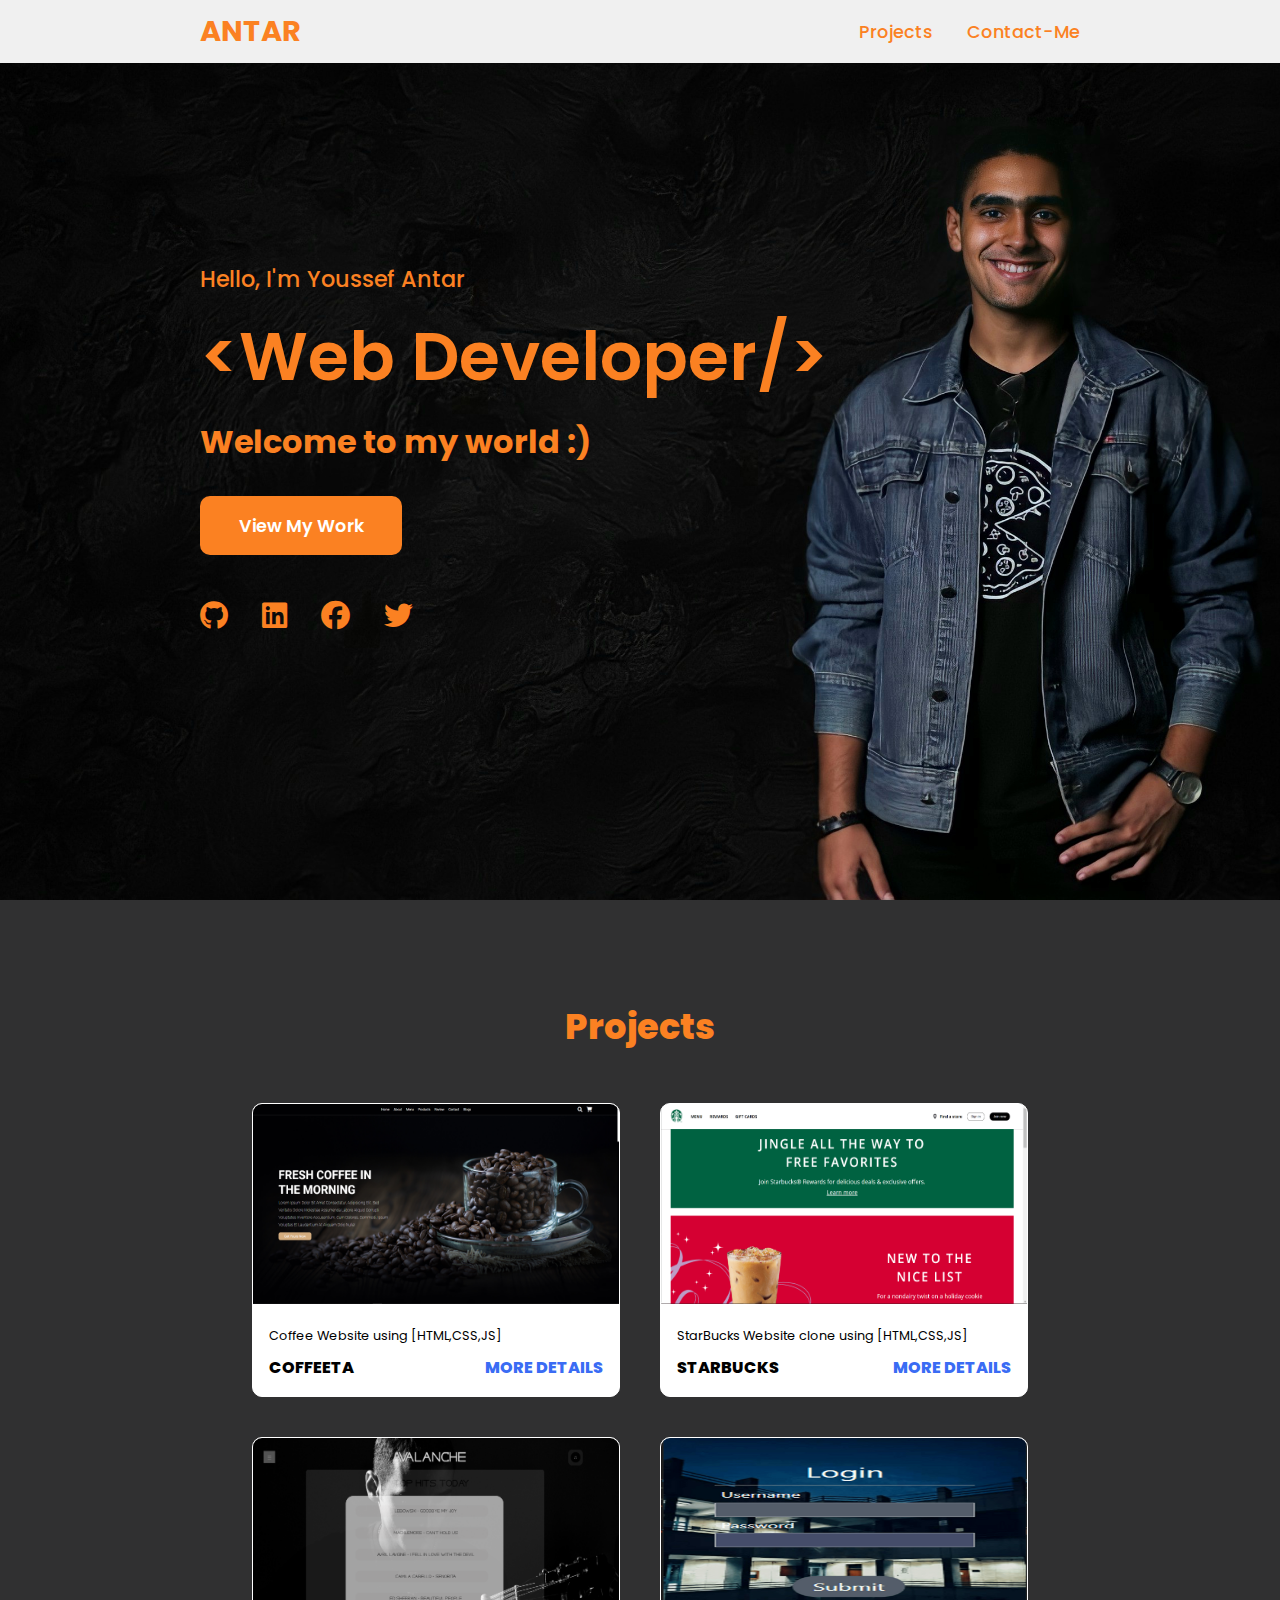
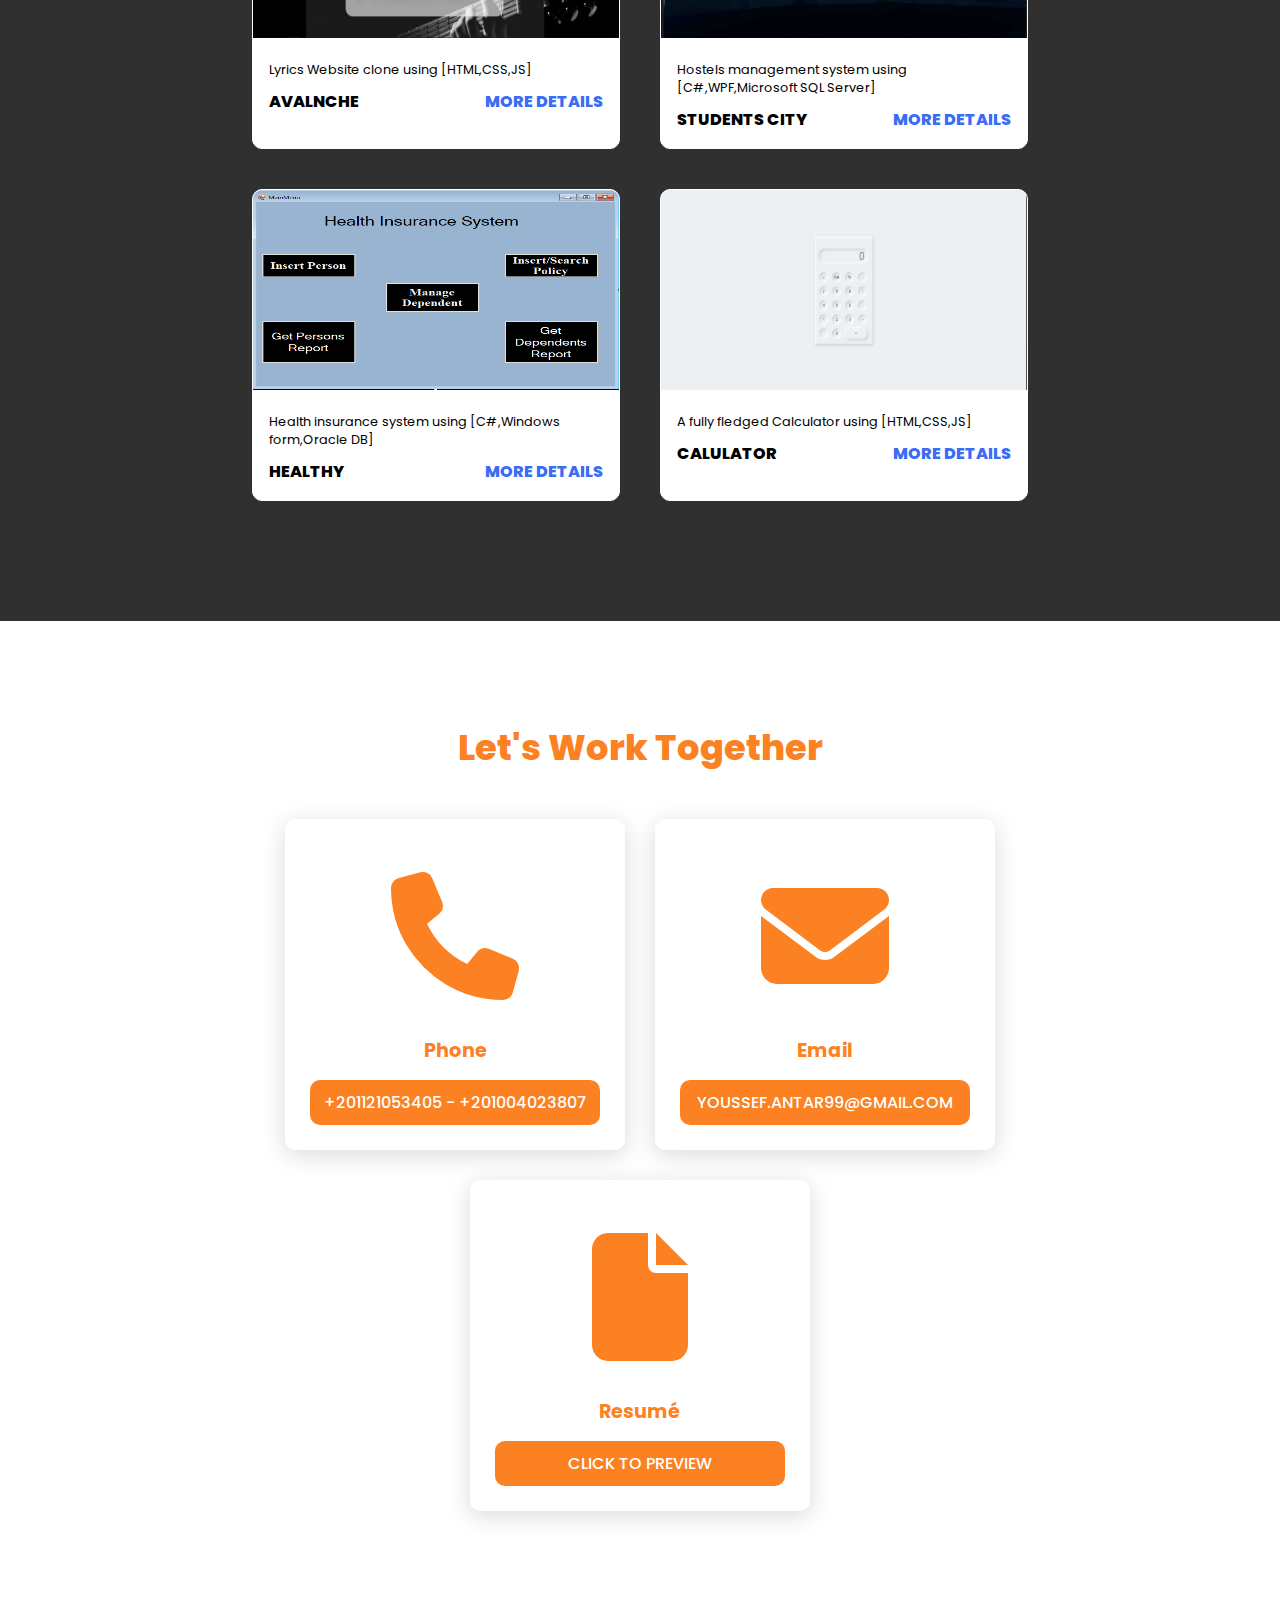
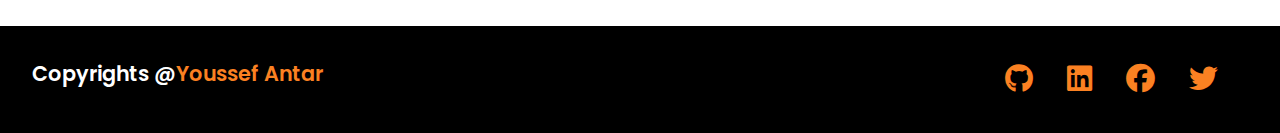
==== index.html @ b3de0102 "Update index.html" ====
<!DOCTYPE html>
<html lang="en">

<head>
  <meta charset="UTF-8">
  <meta http-equiv="X-UA-Compatible" content="IE=edge">
  <meta name="viewport" content="width=device-width, initial-scale=1.0">
  <link rel="stylesheet" href="style.css">
  <link rel="stylesheet" href="https://cdnjs.cloudflare.com/ajax/libs/font-awesome/6.1.1/css/all.min.css">
  <link rel="icon" href="./images/user-solid.svg" type="image/icon type" style="color: #fb8122;">
  <title>Youssef Antar</title>
</head>

<body>
  <!-- Start Header -->
  <header>
    <a href="#main" class="logo">Antar</a>
    <nav class="navigation">
      <a href="#projects">Projects</a>
      <a href="#contact">Contact-Me</a>
    </nav>
  </header>
  <!-- End Header -->
  <!-- Start Main -->
  <section class="main" id="main">
    <div>
      <h2>Hello, I'm Youssef Antar <br> <span>&#60;Web Developer/&#62;</span></h2>
      <h3>Welcome to my world :)</h3>
      <a href="#projects" class="main-btn">View My Work</a>
      <div class="social-icons">
        <a href="https://github.com/Youssefanter"><i class="fab fa-github"></i></a>
        <a href="https://www.linkedin.com/in/youssef-aly-0bba08188/"><i class="fab fa-linkedin"></i></a>
        <a href="https://www.facebook.com/youssof.aly"><i class="fab fa-facebook"></i></a>
        <a href="https://twitter.com/yooiialy"><i class="fab fa-twitter"></i></a>
      </div>
    </div>
  </section>
  <!-- End Main -->
  <!-- Start projects -->
  <section class="projects" id="projects">
    <h2 class="title">Projects</h2>
    <div class="content">
      <div class="project-card">
        <div class="project-image">
          <img src="images/Coffee-website.png" alt="">
        </div>
        <div class="project-info">
          <p class="project-category">Coffee Website using [HTML,CSS,JS]</p>
          <strong class="project-title">
            <a href="https://youssefanter.github.io/Coffee-website/" class="project-name">Coffeeta</a>
            <a href="https://github.com/Youssefanter/Coffee-website" class="more-details">More Details</a>
          </strong>
        </div>
      </div>
      <div class="project-card">
        <div class="project-image">
          <img src="./images/Starbuck-clone.png" alt="">
        </div>
        <div class="project-info">
          <p class="project-category">StarBucks Website clone using [HTML,CSS,JS]</p>
          <strong class="project-title">
            <a href="https://youssefanter.github.io/StarBucks-clone/" class="project-name">StarBucks</a>
            <a href="https://github.com/Youssefanter/StarBucks-clone" class="more-details">More Details</a>
          </strong>
        </div>
      </div>
      <div class="project-card">
        <div class="project-image">
          <img src="./images/Lyrics-Website.png" alt="">
        </div>
        <div class="project-info">
          <p class="project-category">Lyrics Website clone using [HTML,CSS,JS]</p>
          <strong class="project-title">
            <a href="#" class="project-name">Avalnche</a>
            <a href="https://github.com/Youssefanter/Lyrics-Website" class="more-details">More Details</a>
          </strong>
        </div>
      </div>
      <div class="project-card">
        <div class="project-image">
          <img src="./images/Hostels-Managment-System.png" alt="">
        </div>
        <div class="project-info">
          <p class="project-category">Hostels management system using [C#,WPF,Microsoft SQL Server]</p>
          <strong class="project-title">
            <a href="#" class="project-name">Students city</a>
            <a href="https://github.com/Youssefanter/Lyrics-Website" class="more-details">More Details</a>
          </strong>
        </div>
      </div>
      <div class="project-card">
        <div class="project-image">
          <img src="./images/Health-system.png" alt="">
        </div>
        <div class="project-info">
          <p class="project-category">Health insurance system using [C#,Windows form,Oracle DB]</p>
          <strong class="project-title">
            <a href="#" class="project-name">Healthy</a>
            <a href="https://github.com/Youssefanter/Medical_Insurance_System" class="more-details">More Details</a>
          </strong>
        </div>
      </div>
      <div class="project-card">
        <div class="project-image">
          <img src="./images/JS-Calculator.png" alt="">
        </div>
        <div class="project-info">
          <p class="project-category">A fully fledged Calculator using [HTML,CSS,JS]</p>
          <strong class="project-title">
            <a href="#" class="project-name">calulator</a>
            <a href="https://github.com/Youssefanter/Js-Calculator" class="more-details">More Details</a>
          </strong>
        </div>
      </div>
    </div>
  </section>
  <!-- End projects -->
  <!-- Start Contact -->
  <section class="cards contact" id="contact">
    <h2 class="title">Let's Work Together</h2>
    <div class="content">
      <div class="card">
        <div class="icon">
          <i class="fas fa-phone"></i>
        </div>
        <div class="info">
          <h3>Phone</h3>
          <p>+201121053405 - +201004023807</p>
        </div>
      </div>
      <div class="card">
        <div class="icon">
          <i class="fas fa-envelope"></i>
        </div>
        <div class="info">
          <h3>Email</h3>
          <p><a href="mailto:youssef.antar99@gmail.com">youssef.antar99@gmail.com</a></p>
        </div>
      </div>
      <div class="card">
        <div class="icon">
          <i class="fa-solid fa-file"></i>
        </div>
        <div class="info">
          <h3>Resumé</h3>
          <p><a href="https://drive.google.com/file/d/1JWbXAjDzsWM5Sr9eHmUwQrIKoUbdXFoJ/view?usp=sharing">Click to
              preview</a></p>
        </div>
      </div>
    </div>
  </section>
  <!-- End Contact -->
  <footer class="footer">
    <p class="footer-title">Copyrights @<span>Youssef Antar</span></p>
    <div class="social-icons">
      <a href="https://github.com/Youssefanter"><i class="fab fa-github"></i></a>
      <a href="https://www.linkedin.com/in/youssef-aly-0bba08188/"><i class="fab fa-linkedin"></i></a>
      <a href="https://www.facebook.com/youssof.aly"><i class="fab fa-facebook"></i></a>
      <a href="https://twitter.com/yooiialy"><i class="fab fa-twitter"></i></a>
    </div>
  </footer>
</body>

</html>
---- style.css ----
@import url("https://fonts.googleapis.com/css2?family=Poppins:ital,wght@0,100;0,200;0,300;0,400;0,500;0,600;0,700;0,800;0,900;1,100;1,200;1,300;1,400;1,500;1,600;1,700;1,800;1,900&display=swap");
:root {
  --main_color: #fb8122;
}
* {
  font-family: "Poppins", sans-serif;
  margin: 0;
  padding: 0;
  box-sizing: border-box;
  scroll-behavior: smooth;
}
/* Start Header */
header {
  background-color: #f0f0f0;
  width: 100%;
  position: fixed;
  z-index: 999;
  display: flex;
  justify-content: space-between;
  align-items: center;
  padding: 10px 200px;
}
header .logo {
  text-decoration: none;
  text-transform: uppercase;
  color: var(--main_color);
  font-weight: 700;
  font-size: 1.8em;
}
header .navigation a {
  color: var(--main_color);
  text-decoration: none;
  font-weight: 500;
  font-size: 1.1em;
  padding-left: 30px;
}
header .navigation a:hover {
  color: #601cfc;
}
/* End Header */
/* Start  Main*/
section {
  padding: 100px 200px;
}
.main {
  width: 100%;
  min-height: 100vh;
  display: flex;
  align-items: center;
  background: url(./images/Portfolio.jpg) no-repeat;
  background-size: cover;
  background-position: right;
  background-attachment: fixed;
}
.main h2 {
  color: var(--main_color);
  font-size: 1.4em;
  font-weight: 500;
}
.main h2 span {
  display: inline-block;
  margin-top: 10px;
  font-size: 3em;
  font-weight: 600;
}
.main h3 {
  color: var(--main_color);
  font-size: 2em;
  font-weight: 700;
  letter-spacing: 1;
  margin-top: 10px;
  margin-bottom: 30px;
}
.main .main-btn {
  text-decoration: none;
  color: #fff;
  background-color: var(--main_color);
  padding: 0.9375em 2.1875em;
  font-size: 1.1em;
  font-weight: 600;
  border-radius: 10px;
  -webkit-border-radius: 10px;
  -moz-border-radius: 10px;
  -ms-border-radius: 10px;
  -o-border-radius: 10px;
  display: inline-block;
  margin-bottom: 40px;
  transition: 0.7s ease;
  -webkit-transition: 0.7s ease;
  -moz-transition: 0.7s ease;
  -ms-transition: 0.7s ease;
  -o-transition: 0.7s ease;
}
.main .main-btn:hover {
  transform: scale(1.1);
  -webkit-transform: scale(1.1);
  -moz-transform: scale(1.1);
  -ms-transform: scale(1.1);
  -o-transform: scale(1.1);
  background-color: #fb8022d6;
}
.social-icons a {
  color: var(--main_color);
  font-size: 1.8em;
  padding-right: 30px;
}
.social-icons a:hover {
  color: #fb8022d6;
}
/* End  Main*/
/* Start Projects */
.content {
  display: flex;
  justify-content: center;
  flex-direction: row;
  flex-wrap: wrap;
}
.title {
  display: flex;
  justify-content: center;
  color: var(--main_color);
  font-size: 2.2em;
  font-weight: 800;
  margin-bottom: 30px;
}
.projects {
  background-color: #303031;
}
.projects .content {
  margin-top: 30px;
}
.projects .project-card {
  background-color: #fff;
  border: 1px solid #fff;
  min-height: 14em;
  width: 23em;
  overflow: hidden;
  border-radius: 10px;
  -webkit-border-radius: 10px;
  -moz-border-radius: 10px;
  -ms-border-radius: 10px;
  -o-border-radius: 10px;
  margin: 20px;
  transition: 0.7s ease;
  -webkit-transition: 0.7s ease;
  -moz-transition: 0.7s ease;
  -ms-transition: 0.7s ease;
  -o-transition: 0.7s ease;
}
.projects .project-card:hover {
  transform: scale(1.1);
  -webkit-transform: scale(1.1);
  -moz-transform: scale(1.1);
  -ms-transform: scale(1.1);
  -o-transform: scale(1.1);
}
.projects .project-card:hover .project-image {
  opacity: 0.9;
}
.projects .project-image img {
  width: 100%;
  height: 200px;
}
.projects .project-info {
  padding: 1em;
}
.projects .project-category {
  font-size: 0.8em;
  color: #000;
}
.projects .project-title {
  display: flex;
  justify-content: space-between;
  text-transform: uppercase;
  font-weight: 800;
  margin-top: 10px;
}
.projects .project-name {
  text-decoration: none;
  color: #000;
}
.projects .project-name:hover {
  color: #601cfc;
}
.projects .more-details {
  text-decoration: none;
  color: #3a6cf4;
}
.projects .more-details:hover {
  color: #601cfc;
}
/* End Projects */
/* Start Contact */
.card {
  background-color: #fff;
  width: 21.25em;
  box-shadow: 0 5px 25px rgba(1 1 1 / 15%);
  border-radius: 10px;
  padding: 25px;
  margin: 15px;
  -webkit-border-radius: 10px;
  -moz-border-radius: 10px;
  -ms-border-radius: 10px;
  -o-border-radius: 10px;
  transition: 0.7s ease;
  -webkit-transition: 0.7s ease;
  -moz-transition: 0.7s ease;
  -ms-transition: 0.7s ease;
  -o-transition: 0.7s ease;
}
.card:hover {
  transform: scale(1.1);
  -webkit-transform: scale(1.1);
  -moz-transform: scale(1.1);
  -ms-transform: scale(1.1);
  -o-transform: scale(1.1);
}
.icon {
  color: var(--main_color);
  font-size: 8em;
  text-align: center;
}
.info {
  text-align: center;
}
.info h3 {
  color: var(--main_color);
  font-size: 1.2em;
  font-weight: 700;
  margin-bottom: 15px;
}
.info p {
  background-color: var(--main_color);
  text-transform: uppercase;
  color: #fff;
  padding: 10px;
  border-radius: 10px;
  font-weight: 500;
  -webkit-border-radius: 10px;
  -moz-border-radius: 10px;
  -ms-border-radius: 10px;
  -o-border-radius: 10px;
}
.info p:hover {
  background-color: #fb8022d6;
}
.info p a {
  text-decoration: none;
  color: #fff;
}
/* End Contact */
/* Start Footer */
.footer {
  background-color: #000;
  color: #fff;
  padding: 2em;
  display: flex;
  justify-content: space-between;
}
.footer-title {
  font-size: 1.3em;
  font-weight: 600;
}
.footer-title span {
  color: var(--main_color);
}
/* End Footer */
/* Start Media Queries */
@media (max-width: 1023px) {
  header {
    padding: 12px 20px;
  }
  .navigation a {
    padding-left: 10px;
  }
  .title {
    font-size: 1.8em;
  }
  section {
    padding: 80px 20px;
  }
  .main h2 {
    font-size: 1em;
  }
  .main h3 {
    font-size: 1.6em;
  }
  .content {
    flex-direction: column;
    align-items: center;
  }
  .footer p {
    font-size: 0.9em;
  }
}
@media (max-width: 641px) {
  body {
    font-size: 14px;
  }
  .main h2 {
    font-size: 0.8em;
  }
  .main h3 {
    font-size: 0.8em;
  }
  .social-icons a {
    font-size: 1.2em;
    padding-right: 15px;
  }
}
@media (max-width: 300px) {
  body {
    font-size: 10px;
  }
}
/* End Media Queries */
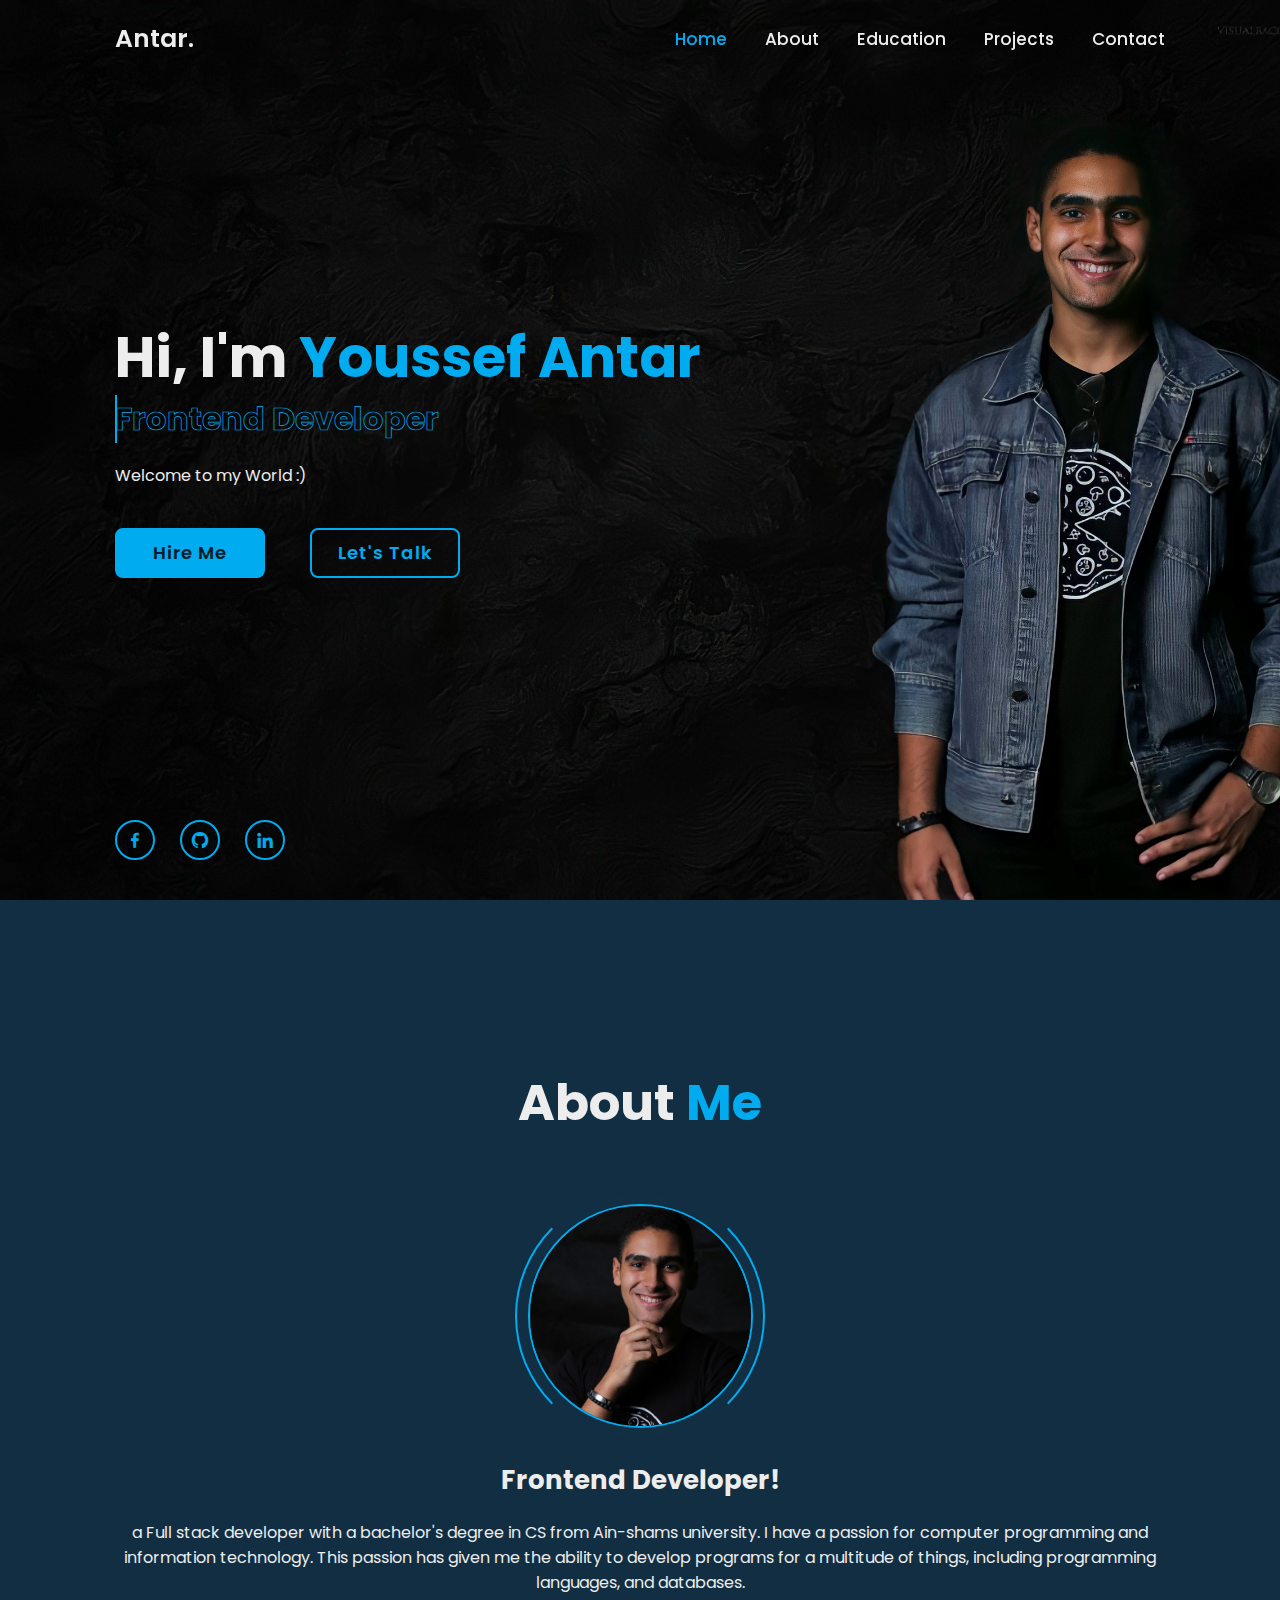
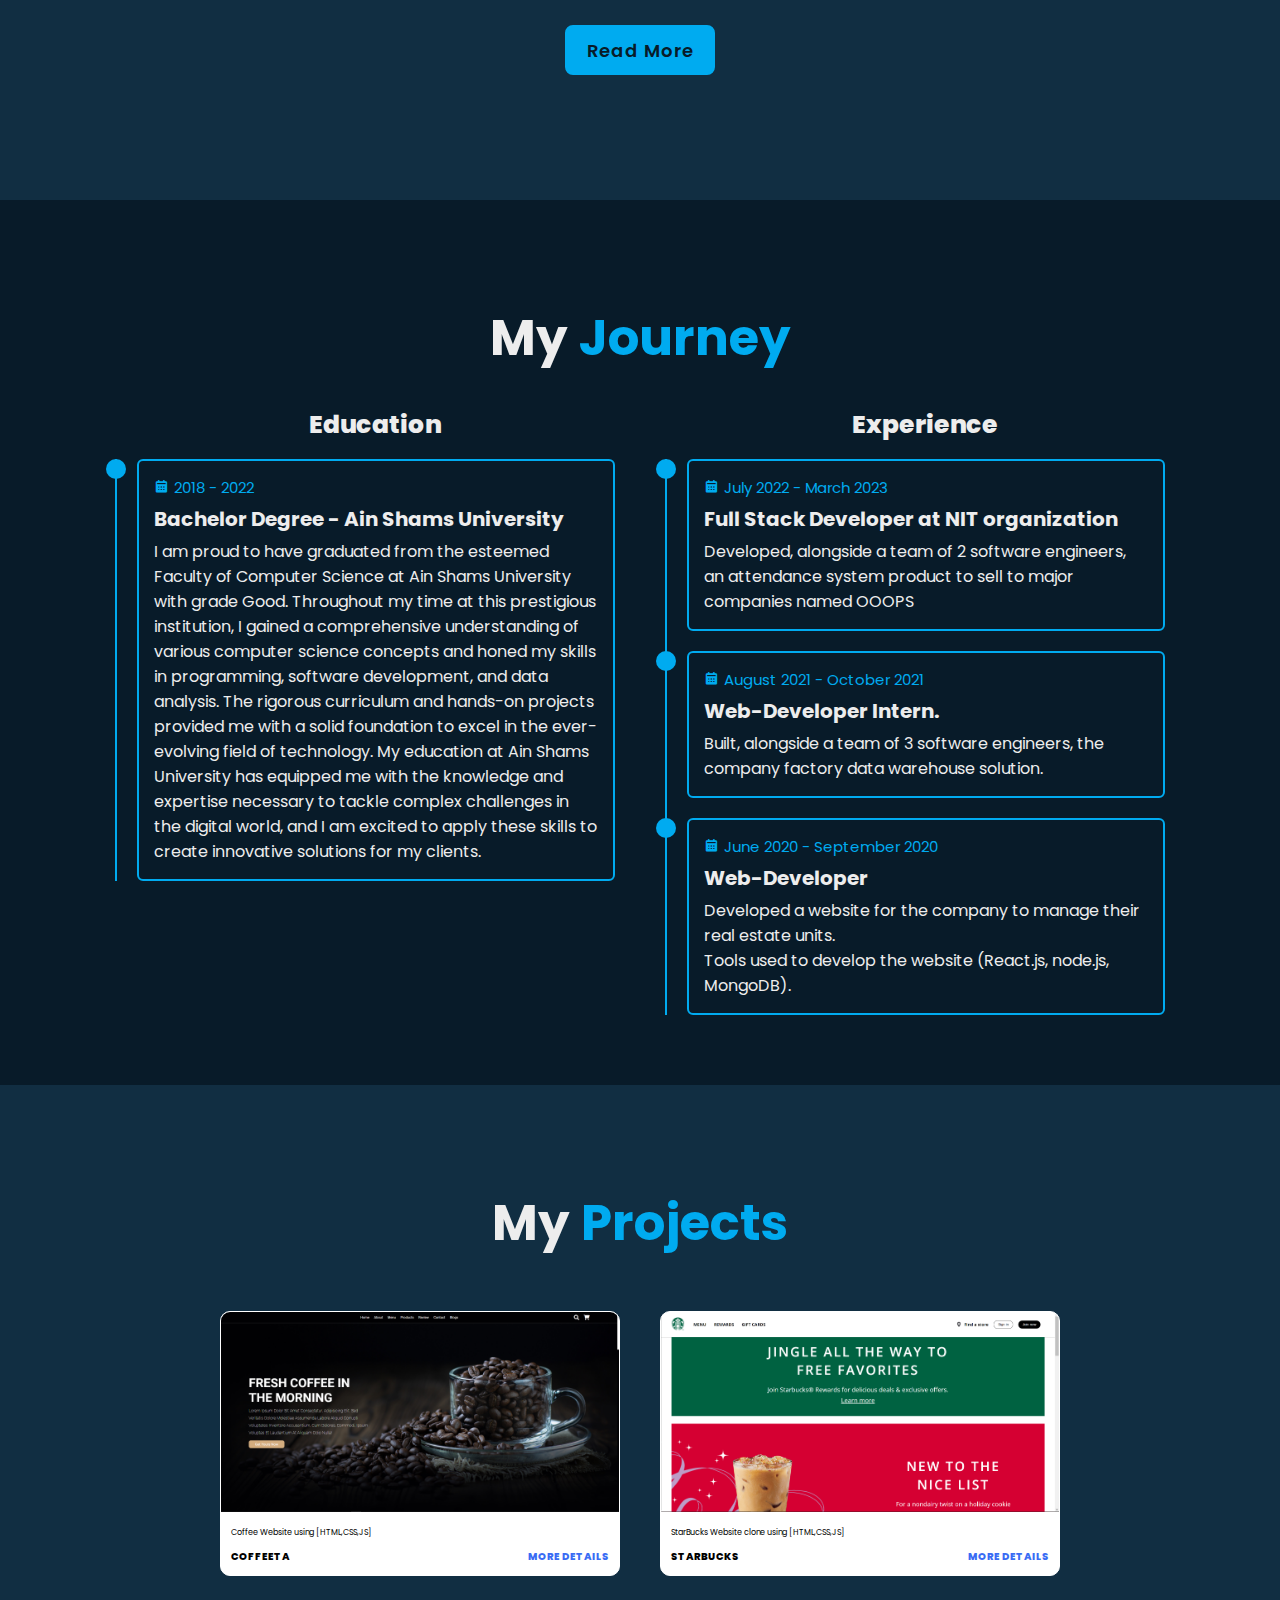
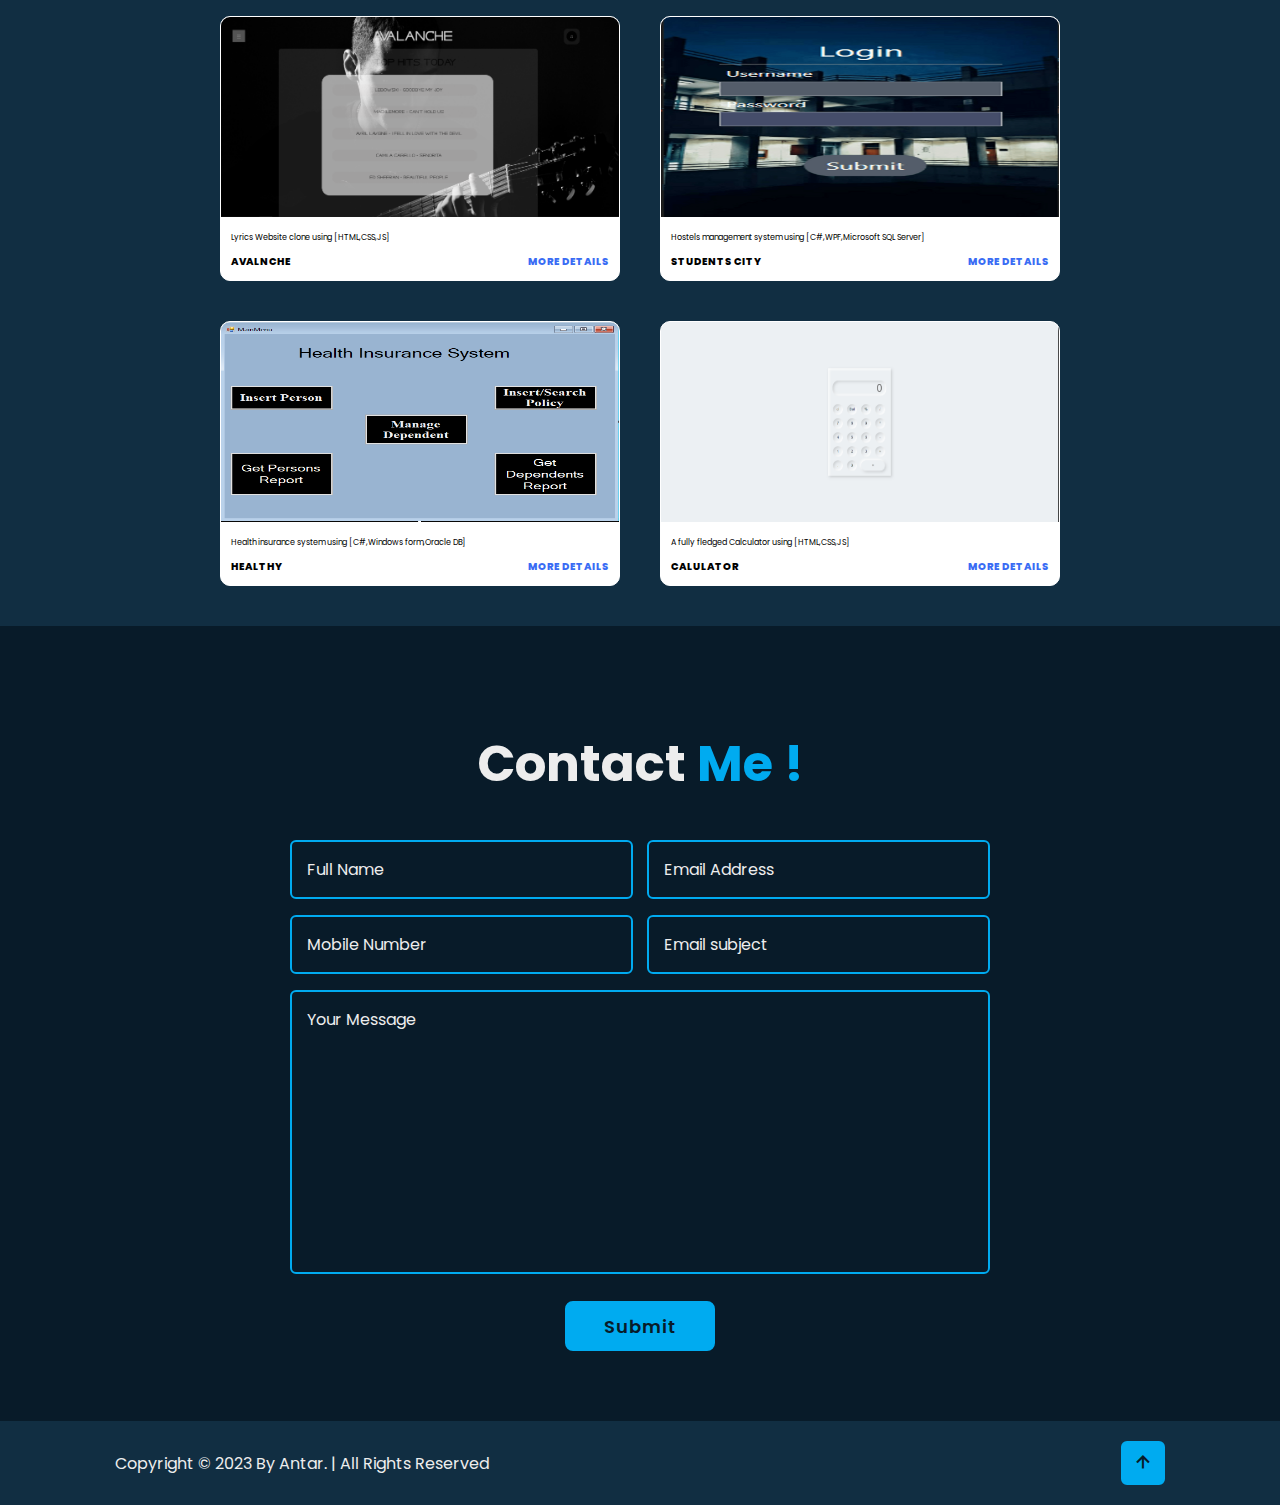
==== commit 824fc007: "Update" ====
--- a/index.html
+++ b/index.html
@@ -3,43 +3,137 @@
 
 <head>
   <meta charset="UTF-8">
-  <meta http-equiv="X-UA-Compatible" content="IE=edge">
   <meta name="viewport" content="width=device-width, initial-scale=1.0">
-  <link rel="stylesheet" href="style.css">
-  <link rel="stylesheet" href="https://cdnjs.cloudflare.com/ajax/libs/font-awesome/6.1.1/css/all.min.css">
-  <link rel="icon" href="./images/user-solid.svg" type="image/icon type" style="color: #fb8122;">
-  <title>Youssef Antar</title>
+  <title>YoussefAntar</title>
+  <link rel="stylesheet" href="css/style.css">
+  <link rel="icon" href="./images/user-solid.svg" type="image/icon type">
+
+  <!-- Box icons -->
+  <link href='https://unpkg.com/boxicons@2.1.4/css/boxicons.min.css' rel='stylesheet'>
+
 </head>
 
 <body>
-  <!-- Start Header -->
-  <header>
-    <a href="#main" class="logo">Antar</a>
-    <nav class="navigation">
+  <!-- Header Design -->
+
+  <header class="header">
+    <a href="#" class="logo">Antar.</a>
+
+    <div class='bx bx-menu' id="menu-icon"></div>
+
+    <nav class="navbar">
+      <a href="#home" class="active">Home</a>
+      <a href="#about">About</a>
+      <a href="#education">Education</a>
       <a href="#projects">Projects</a>
-      <a href="#contact">Contact-Me</a>
+      <a href="#contact">Contact</a>
+      <span class="active-nav"></span>
     </nav>
   </header>
-  <!-- End Header -->
-  <!-- Start Main -->
-  <section class="main" id="main">
-    <div>
-      <h2>Hello, I'm Youssef Antar <br> <span>&#60;Web Developer/&#62;</span></h2>
-      <h3>Welcome to my world :)</h3>
-      <a href="#projects" class="main-btn">View My Work</a>
-      <div class="social-icons">
-        <a href="https://github.com/Youssefanter"><i class="fab fa-github"></i></a>
-        <a href="https://www.linkedin.com/in/youssef-aly-0bba08188/"><i class="fab fa-linkedin"></i></a>
-        <a href="https://www.facebook.com/youssof.aly"><i class="fab fa-facebook"></i></a>
-        <a href="https://twitter.com/yooiialy"><i class="fab fa-twitter"></i></a>
-      </div>
-    </div>
-  </section>
-  <!-- End Main -->
-  <!-- Start projects -->
+
+  <!-- Home Section -->
+  <section class="home" id="home">
+    <div class="home-content">
+      <h1>Hi, I'm <span>Youssef Antar</span></h1>
+      <div class="text-animate">
+        <h3>Frontend Developer</h3>
+      </div>
+      <p>Welcome to my World :)</p>
+      <div class="btn-box">
+        <a href="https://drive.google.com/file/d/10L1ukaogBBDBgEI-nPYb4ogZ8ADcINJc/view?usp=drive_link" target="_blank"
+          class="btn" download="Youssef Aly Antar's Resume Software Engineer">Hire Me</a>
+        <a href="https://api.whatsapp.com/send?phone=01121053405" class="btn">Let's Talk</a>
+      </div>
+    </div>
+    <div class="home-sci">
+      <a href="https://www.facebook.com/youssof.aly" target="_blank"><i class='bx bxl-facebook'></i></a>
+      <a href="https://github.com/Youssefanter" target="_blank"><i class='bx bxl-github'></i></a>
+      <a href="https://www.linkedin.com/in/youssefantar/" target="_blank"><i class='bx bxl-linkedin'></i></a>
+    </div>
+  </section>
+
+  <!-- About Section -->
+  <section class="about" id="about">
+    <h2 class="heading">About <span>Me</span></h2>
+
+    <div class="about-img">
+      <img src="images/aboutlast2.jpg" alt="about">
+      <span class="circle-spin">
+      </span>
+    </div>
+
+    <div class="about-content">
+      <h3>Frontend Developer!</h3>
+      <p>a Full stack developer with a bachelor's degree in CS from Ain-shams university. I have a passion for computer
+        programming and information technology. This passion has given me the ability to develop programs for a
+        multitude
+        of things, including programming languages, and databases.</p>
+      <div class="btn-box btns">
+        <a href="#" class="btn">Read More</a>
+      </div>
+    </div>
+
+  </section>
+
+  <!-- Education Section  -->
+  <section class="education" id="education">
+    <h2 class="heading">My <span>Journey</span></h2>
+    <div class="education-row">
+      <div class="education-column">
+        <h3 class="title">Education</h3>
+        <div class="education-box">
+          <div class="education-content">
+            <div class="content">
+              <div class="year"><i class='bx bxs-calendar'></i>2018 - 2022</div>
+              <h3>Bachelor Degree - Ain Shams University</h3>
+              <p>I am proud to have graduated from the esteemed Faculty of Computer Science at Ain Shams University with
+                grade Good.
+                Throughout my time at this prestigious institution, I gained a comprehensive understanding of various
+                computer science concepts and honed my skills in programming, software development, and data analysis.
+                The rigorous curriculum and hands-on projects provided me with a solid foundation to excel in the
+                ever-evolving field of technology. My education at Ain Shams University has equipped me with the
+                knowledge and expertise necessary to tackle complex challenges in the digital world, and I am excited to
+                apply these skills to create innovative solutions for my clients. </p>
+            </div>
+          </div>
+        </div>
+      </div>
+      <div class="education-column">
+        <h3 class="title">Experience</h3>
+        <div class="education-box">
+          <div class="education-content">
+            <div class="content">
+              <div class="year"><i class='bx bxs-calendar'></i>July 2022 - March 2023</div>
+              <h3>Full Stack Developer at NIT organization</h3>
+              <p>Developed, alongside a team of 2 software engineers, an attendance system product to
+                sell to major companies named OOOPS </p>
+            </div>
+          </div>
+          <div class="education-content">
+            <div class="content">
+              <div class="year"><i class='bx bxs-calendar'></i>August 2021 - October 2021</div>
+              <h3>Web-Developer Intern.</h3>
+              <p>Built, alongside a team of 3 software engineers, the company factory data warehouse
+                solution. </p>
+            </div>
+          </div>
+          <div class="education-content">
+            <div class="content">
+              <div class="year"><i class='bx bxs-calendar'></i>June 2020 - September 2020</div>
+              <h3>Web-Developer</h3>
+              <p>Developed a website for the company to manage their real estate units. <br>
+                Tools used to develop the website (React.js, node.js, MongoDB). </p>
+            </div>
+          </div>
+        </div>
+      </div>
+    </div>
+  </section>
+
+  <!-- Projects section -->
   <section class="projects" id="projects">
-    <h2 class="title">Projects</h2>
-    <div class="content">
+    <h2 class="heading">My <span> Projects</span></h2>
+    <div class="projects-content">
       <div class="project-card">
         <div class="project-image">
           <img src="images/Coffee-website.png" alt="">
@@ -114,51 +208,51 @@
       </div>
     </div>
   </section>
-  <!-- End projects -->
-  <!-- Start Contact -->
-  <section class="cards contact" id="contact">
-    <h2 class="title">Let's Work Together</h2>
-    <div class="content">
-      <div class="card">
-        <div class="icon">
-          <i class="fas fa-phone"></i>
-        </div>
-        <div class="info">
-          <h3>Phone</h3>
-          <p>+201121053405 - +201004023807</p>
-        </div>
-      </div>
-      <div class="card">
-        <div class="icon">
-          <i class="fas fa-envelope"></i>
-        </div>
-        <div class="info">
-          <h3>Email</h3>
-          <p><a href="mailto:youssef.antar99@gmail.com">youssef.antar99@gmail.com</a></p>
-        </div>
-      </div>
-      <div class="card">
-        <div class="icon">
-          <i class="fa-solid fa-file"></i>
-        </div>
-        <div class="info">
-          <h3>Resumé</h3>
-          <p><a href="https://drive.google.com/file/d/1JWbXAjDzsWM5Sr9eHmUwQrIKoUbdXFoJ/view?usp=sharing">Click to
-              preview</a></p>
-        </div>
-      </div>
-    </div>
-  </section>
-  <!-- End Contact -->
+  <!-- contact section  -->
+  <section class="contact" id="contact">
+    <h2 class="heading">Contact <span>Me !</span></h2>
+    <form action="https://formsubmit.co/youssef.antar99@gmail.com" method="POST">
+      <input type="hidden" name="_next" value="https://yourdomain.co/thanks.html">
+      <div class="input-box">
+        <div class="input-field">
+          <input type="text" placeholder="Full Name" name="name " required>
+          <span class="focus"></span>
+        </div>
+        <div class="input-field">
+          <input type="text" placeholder="Email Address" name="email" required>
+          <span class="focus"></span>
+        </div>
+      </div>
+      <div class="input-box">
+        <div class="input-field">
+          <input type="text" placeholder="Mobile Number" name="mobile number" required>
+          <span class="focus"></span>
+        </div>
+        <div class="input-field">
+          <input type="text" placeholder="Email subject" name="_subject" required>
+          <span class="focus"></span>
+        </div>
+      </div>
+      <div class="textarea-field">
+        <textarea name="message" id="" cols="30" rows="10" placeholder="Your Message" required></textarea>
+        <span class="focus"></span>
+      </div>
+      <div class="btn-box btns">
+        <button type="submit" value="Submit" class="btn">Submit</button>
+      </div>
+    </form>
+  </section>
+
+  <!-- Footer design -->
   <footer class="footer">
-    <p class="footer-title">Copyrights @<span>Youssef Antar</span></p>
-    <div class="social-icons">
-      <a href="https://github.com/Youssefanter"><i class="fab fa-github"></i></a>
-      <a href="https://www.linkedin.com/in/youssef-aly-0bba08188/"><i class="fab fa-linkedin"></i></a>
-      <a href="https://www.facebook.com/youssof.aly"><i class="fab fa-facebook"></i></a>
-      <a href="https://twitter.com/yooiialy"><i class="fab fa-twitter"></i></a>
+    <div class="footer-text">
+      <p>Copyright &copy; 2023 By Antar. | All Rights Reserved</p>
+    </div>
+    <div class="footer-iconTop">
+      <a href="#home"><i class="bx bx-up-arrow-alt"></i></a>
     </div>
   </footer>
+  <script src="js/script.js"></script>
 </body>
 
-</html>
+</html>--- a/css/style.css
+++ b/css/style.css
@@ -0,0 +1,842 @@
+@import url("https://fonts.googleapis.com/css2?family=Poppins:wght@300;400;500;600;700;800;900&display=swap");
+
+:root {
+  --bg-color: #081b29;
+  --second-bg-color: #112e42;
+  --text-color: #ededed;
+  --main-color: #00abf0;
+}
+
+* {
+  margin: 0;
+  padding: 0;
+  box-sizing: border-box;
+  text-decoration: none;
+  border: none;
+  outline: none;
+  scroll-behavior: smooth;
+  font-family: "Poppins", sans-serif;
+}
+
+html {
+  font-size: 62.5%;
+  overflow-x: hidden;
+}
+
+body {
+  background-color: var(--bg-color);
+  color: var(--text-color);
+}
+/* Header */
+.header {
+  position: fixed;
+  top: 0;
+  left: 0;
+  width: 100%;
+  padding: 2rem 9%;
+  background-color: transparent;
+  display: flex;
+  align-items: center;
+  justify-content: space-between;
+  z-index: 100;
+  transition: 0.3s;
+  -webkit-transition: 0.3s;
+  -moz-transition: 0.3s;
+  -ms-transition: 0.3s;
+  -o-transition: 0.3s;
+}
+.header.sticky {
+  background-color: var(--bg-color);
+}
+.logo {
+  font-size: 2.5rem;
+  color: var(--text-color);
+  font-weight: 600;
+}
+
+.navbar a {
+  font-size: 1.7rem;
+  color: var(--text-color);
+  font-weight: 500;
+  margin-left: 3.5rem;
+  transition: 0.3s;
+  -webkit-transition: 0.3s;
+  -moz-transition: 0.3s;
+  -ms-transition: 0.3s;
+  -o-transition: 0.3s;
+}
+
+.navbar a:hover,
+.navbar a.active {
+  color: var(--main-color);
+}
+
+#menu-icon {
+  font-size: 3.6rem;
+  color: var(--text-color);
+  cursor: pointer;
+  display: none;
+}
+
+/* Home Section */
+section {
+  min-height: 100vh;
+  padding: 10rem 9% 2rem;
+}
+.home {
+  display: flex;
+  align-items: center;
+  padding: 0 9%;
+  background: url("../images/Portfolio.jpg") no-repeat;
+  background-size: cover;
+  background-position: center;
+}
+.home-content {
+  max-width: 60rem;
+}
+
+.home-content h1 {
+  font-size: 5.6rem;
+  font-weight: 700;
+  line-height: 1.3;
+}
+
+.home-content .text-animate {
+  position: relative;
+  width: 32.8rem;
+}
+
+.home-content .text-animate h3 {
+  font-size: 3.2rem;
+  font-weight: 700;
+  color: transparent;
+  -webkit-text-stroke: 0.7px var(--main-color);
+  background-image: linear-gradient(var(--main-color), var(--main-color));
+  background-repeat: no-repeat;
+  -webkit-background-clip: text;
+  background-position: -33rem 0;
+  animation: homeBgText;
+  -webkit-animation: homeBgText 6s linear infinite;
+  animation-delay: 2s;
+}
+.home-content .text-animate h3::before {
+  content: "";
+  position: absolute;
+  top: 0;
+  left: 0;
+  width: 0;
+  height: 100%;
+  border-right: 2px solid var(--main-color);
+  animation: homeCursorText 6s linear infinite;
+  -webkit-animation: homeCursorText 6s linear infinite;
+  animation-delay: 2s;
+}
+.home-content p {
+  font-size: 1.6rem;
+  margin: 2rem 0 4rem;
+}
+
+.btn-box {
+  position: relative;
+  display: flex;
+  justify-content: space-between;
+  width: 34.5rem;
+  height: 5rem;
+}
+.btn-box .btn {
+  position: relative;
+  display: inline-flex;
+  justify-content: center;
+  align-items: center;
+  width: 15rem;
+  height: 100%;
+  background-color: var(--main-color);
+  border: 0.2rem solid var(--main-color);
+  border-radius: 0.8rem;
+  font-size: 1.8rem;
+  font-weight: 600;
+  letter-spacing: 0.1rem;
+  color: var(--bg-color);
+  z-index: 1;
+  overflow: hidden;
+  -webkit-border-radius: 0.8rem;
+  -moz-border-radius: 0.8rem;
+  -ms-border-radius: 0.8rem;
+  -o-border-radius: 0.8rem;
+}
+
+.btn-box .btn:hover {
+  color: var(--main-color);
+}
+
+.btn-box .btn::before {
+  content: "";
+  position: absolute;
+  top: 0;
+  left: 0;
+  width: 0;
+  height: 100%;
+  background-color: var(--bg-color);
+  z-index: -1;
+  transition: 0.5s;
+  -webkit-transition: 0.5s;
+  -moz-transition: 0.5s;
+  -ms-transition: 0.5s;
+  -o-transition: 0.5s;
+}
+.btn-box .btn:nth-child(2) {
+  background-color: transparent;
+  color: var(--main-color);
+}
+.btn-box .btn:nth-child(2):hover {
+  color: var(--bg-color);
+}
+.btn-box .btn:nth-child(2)::before {
+  background-color: var(--main-color);
+}
+.btn-box .btn:hover::before {
+  width: 100%;
+  color: var(--text-color);
+}
+
+.home-sci {
+  position: absolute;
+  bottom: 4rem;
+  width: 170px;
+  display: flex;
+  justify-content: space-between;
+}
+.home-sci a {
+  position: relative;
+  display: inline-flex;
+  justify-content: center;
+  align-items: center;
+  width: 40px;
+  height: 40px;
+  background-color: transparent;
+  border: 0.2rem solid var(--main-color);
+  border-radius: 50%;
+  font-size: 20px;
+  color: var(--main-color);
+  z-index: 1;
+  overflow: hidden;
+  -webkit-border-radius: 50%;
+  -moz-border-radius: 50%;
+  -ms-border-radius: 50%;
+  -o-border-radius: 50%;
+}
+.home-sci a:hover {
+  color: var(--bg-color);
+}
+.home-sci a::before {
+  content: "";
+  position: absolute;
+  top: 0;
+  left: 0;
+  width: 0;
+  height: 100%;
+  background-color: var(--main-color);
+  z-index: -1;
+  transition: 0.3s;
+  -webkit-transition: 0.3s;
+  -moz-transition: 0.3s;
+  -ms-transition: 0.3s;
+  -o-transition: 0.3s;
+}
+
+.home-sci a:hover::before {
+  width: 100%;
+}
+
+/* About Section */
+.about {
+  display: flex;
+  justify-content: center;
+  align-items: center;
+  flex-direction: column;
+  gap: 2rem;
+  background-color: var(--second-bg-color);
+  padding-bottom: 6rem;
+}
+.heading {
+  font-size: 5rem;
+  margin-bottom: 3rem;
+  text-align: center;
+}
+span {
+  color: var(--main-color);
+}
+.about-img {
+  position: relative;
+  width: 25rem;
+  height: 25rem;
+  border-radius: 50%;
+  display: flex;
+  justify-content: center;
+  align-items: center;
+  -webkit-border-radius: 50%;
+  -moz-border-radius: 50%;
+  -ms-border-radius: 50%;
+  -o-border-radius: 50%;
+}
+.about-img img {
+  width: 90%;
+  border-radius: 50%;
+  border: 0.2rem solid var(--main-color);
+  -webkit-border-radius: 50%;
+  -moz-border-radius: 50%;
+  -ms-border-radius: 50%;
+  -o-border-radius: 50%;
+}
+.about-img .circle-spin {
+  position: absolute;
+  top: 50%;
+  left: 50%;
+  transform: translate(-50%, -50%) rotate(0);
+  -webkit-transform: translate(-50%, -50%) rotate(0);
+  -moz-transform: translate(-50%, -50%) rotate(0);
+  -ms-transform: translate(-50%, -50%) rotate(0);
+  -o-transform: translate(-50%, -50%) rotate(0);
+  width: 100%;
+  height: 100%;
+  border-radius: 50%;
+  border-top: 0.2rem solid var(--second-bg-color);
+  border-bottom: 0.2rem solid var(--second-bg-color);
+  border-left: 0.2rem solid var(--main-color);
+  border-right: 0.2rem solid var(--main-color);
+  -webkit-border-radius: 50%;
+  -moz-border-radius: 50%;
+  -ms-border-radius: 50%;
+  -o-border-radius: 50%;
+  animation: aboutSpinner 8s linear infinite;
+  -webkit-animation: aboutSpinner 8s linear infinite;
+}
+.about-content {
+  text-align: center;
+}
+.about-content h3 {
+  font-size: 2.6rem;
+}
+.about-content p {
+  font-size: 1.6rem;
+  margin: 2rem 0 3rem;
+}
+.btn-box.btns {
+  display: inline-block;
+  width: 15rem;
+}
+.btn-box.btns a::before {
+  background-color: var(--second-bg-color);
+}
+
+/* Education Section */
+.education {
+  display: flex;
+  justify-content: center;
+  align-items: center;
+  flex-direction: column;
+  min-height: auto;
+  padding-bottom: 5rem;
+}
+.education .education-row {
+  display: flex;
+  flex-wrap: wrap;
+  gap: 5rem;
+}
+.education-row .education-column {
+  flex: 1 1 40rem;
+}
+
+.education-column .title {
+  font-size: 2.5rem;
+  margin: 0 0 1.5rem 2rem;
+}
+
+.education-column .education-box {
+  border-left: 0.2rem solid var(--main-color);
+}
+.education-box .education-content {
+  position: relative;
+  padding-left: 2rem;
+}
+.education-box .education-content::before {
+  content: "";
+  position: absolute;
+  top: 0;
+  left: -1.1rem;
+  width: 2rem;
+  height: 2rem;
+  background: var(--main-color);
+  border-radius: 50%;
+  -webkit-border-radius: 50%;
+  -moz-border-radius: 50%;
+  -ms-border-radius: 50%;
+  -o-border-radius: 50%;
+}
+.education-content .content {
+  position: relative;
+  padding: 1.5rem;
+  border: 0.2rem solid var(--main-color);
+  border-radius: 0.6rem;
+  margin-bottom: 2rem;
+  overflow: hidden;
+  -webkit-border-radius: 0.6rem;
+  -moz-border-radius: 0.6rem;
+  -ms-border-radius: 0.6rem;
+  -o-border-radius: 0.6rem;
+}
+.education-content .content::before {
+  content: "";
+  position: absolute;
+  top: 0;
+  left: 0;
+  width: 0;
+  height: 100%;
+  background-color: var(--second-bg-color);
+  z-index: -1;
+  transition: 0.5s;
+  -webkit-transition: 0.5s;
+  -moz-transition: 0.5s;
+  -ms-transition: 0.5s;
+  -o-transition: 0.5s;
+}
+.education-content .content:hover::before {
+  width: 100%;
+}
+.education-content .content .year {
+  font-size: 1.5rem;
+  color: var(--main-color);
+  padding-bottom: 0.5rem;
+}
+.education-content .content .year i {
+  padding-right: 0.5rem;
+}
+.education-content .content h3 {
+  font-size: 2rem;
+}
+.education-content .content p {
+  font-size: 1.6rem;
+  padding-top: 0.5rem;
+}
+
+/* projects Section */
+.projects-content {
+  min-height: auto;
+  display: flex;
+  justify-content: center;
+  flex-direction: row;
+  flex-wrap: wrap;
+}
+.title {
+  display: flex;
+  justify-content: center;
+  color: var(--main_color);
+  font-size: 2.2em;
+  font-weight: 800;
+  margin-bottom: 30px;
+}
+.projects {
+  background-color: var(--second-bg-color);
+}
+.projects .content {
+  margin-top: 30px;
+}
+.projects .project-card {
+  background-color: #fff;
+  border: 1px solid #fff;
+  min-height: 14em;
+  width: 40em;
+  overflow: hidden;
+  border-radius: 10px;
+  -webkit-border-radius: 10px;
+  -moz-border-radius: 10px;
+  -ms-border-radius: 10px;
+  -o-border-radius: 10px;
+  margin: 20px;
+  transition: 0.7s ease;
+  -webkit-transition: 0.7s ease;
+  -moz-transition: 0.7s ease;
+  -ms-transition: 0.7s ease;
+  -o-transition: 0.7s ease;
+}
+.projects .project-card:hover {
+  transform: scale(1.1);
+  -webkit-transform: scale(1.1);
+  -moz-transform: scale(1.1);
+  -ms-transform: scale(1.1);
+  -o-transform: scale(1.1);
+}
+.projects .project-card:hover .project-image {
+  opacity: 0.9;
+}
+.projects .project-image img {
+  width: 100%;
+  height: 200px;
+}
+.projects .project-info {
+  padding: 1em;
+}
+.projects .project-category {
+  font-size: 0.8em;
+  color: #000;
+}
+.projects .project-title {
+  display: flex;
+  justify-content: space-between;
+  text-transform: uppercase;
+  font-weight: 800;
+  margin-top: 10px;
+}
+.projects .project-name {
+  text-decoration: none;
+  color: #000;
+}
+.projects .project-name:hover {
+  color: #601cfc;
+}
+.projects .more-details {
+  text-decoration: none;
+  color: #3a6cf4;
+}
+.projects .more-details:hover {
+  color: #601cfc;
+}
+/* Contact section */
+.contact {
+  min-height: auto;
+  padding-bottom: 7rem;
+}
+.contact form {
+  max-width: 70rem;
+  margin: 0 auto;
+  text-align: center;
+}
+.contact form .input-box {
+  position: relative;
+  display: flex;
+  justify-content: space-between;
+  flex-wrap: wrap;
+}
+.contact form .input-box .input-field {
+  position: relative;
+  width: 49%;
+  margin: 0.8rem 0;
+}
+.contact form .input-box .input-field input,
+.contact form .textarea-field textarea {
+  width: 100%;
+  height: 100%;
+  padding: 1.5rem;
+  font-size: 1.6rem;
+  color: var(--text-color);
+  background: transparent;
+  border-radius: 0.6rem;
+  border: 0.2rem solid var(--main-color);
+  -webkit-border-radius: 0.6rem;
+  -moz-border-radius: 0.6rem;
+  -ms-border-radius: 0.6rem;
+  -o-border-radius: 0.6rem;
+}
+.contact form .input-box .input-field input::placeholder,
+.contact form .textarea-field textarea::placeholder {
+  color: var(--text-color);
+}
+.contact form .focus {
+  position: absolute;
+  top: 0;
+  left: 0;
+  width: 0;
+  height: 100%;
+  background-color: var(--second-bg-color);
+  border-radius: 0.6rem;
+  z-index: -1;
+  transition: 0.5s;
+  -webkit-border-radius: 0.6rem;
+  -moz-border-radius: 0.6rem;
+  -ms-border-radius: 0.6rem;
+  -o-border-radius: 0.6rem;
+  -webkit-transition: 0.5s;
+  -moz-transition: 0.5s;
+  -ms-transition: 0.5s;
+  -o-transition: 0.5s;
+}
+.contact form .input-box .input-field input:focus ~ .focus,
+.contact form .input-box .input-field input:valid ~ .focus,
+.contact form .textarea-field textarea:focus ~ .focus,
+.contact form .textarea-field textarea:valid ~ .focus {
+  width: 100%;
+}
+.contact form .textarea-field {
+  position: relative;
+  margin: 0.8rem 0 2.7rem;
+  display: flex;
+}
+.contact form .textarea-field textarea {
+  resize: none;
+}
+.contact form .btn-box.btns .btn {
+  cursor: pointer;
+}
+
+/* Footer Design */
+.footer {
+  display: flex;
+  justify-content: space-between;
+  align-items: center;
+  flex-wrap: wrap;
+  padding: 2rem 9%;
+  background-color: var(--second-bg-color);
+}
+.footer-text p {
+  font-size: 1.6rem;
+}
+.footer-iconTop a {
+  position: relative;
+  display: inline-flex;
+  justify-content: center;
+  align-items: center;
+  padding: 0.8rem;
+  background: var(--main-color);
+  border: 0.2rem solid var(--main-color);
+  border-radius: 0.6rem;
+  -webkit-border-radius: 0.6rem;
+  -moz-border-radius: 0.6rem;
+  -ms-border-radius: 0.6rem;
+  -o-border-radius: 0.6rem;
+}
+.footer-iconTop a i {
+  font-size: 2.4rem;
+  color: var(--bg-color);
+}
+/* Thank You page */
+.thanks {
+  display: flex;
+  justify-content: center;
+  align-items: center;
+  flex-direction: column;
+}
+.thanks .btn-box {
+  width: 50rem;
+  margin-bottom: 5rem;
+}
+.thanks .btn {
+  width: 50rem;
+}
+.thanks h1 {
+  font-size: 5rem;
+  margin-bottom: 4rem;
+  text-align: center;
+}
+.thanks img {
+  width: 450px;
+}
+/* Media queries */
+
+@media (max-width: 1200px) {
+  html {
+    font-size: 55%;
+  }
+}
+
+@media (max-width: 991px) {
+  .header {
+    padding: 2rem 4%;
+  }
+  section {
+    padding: 10rem 4% 2rem;
+  }
+  .home {
+    padding: 0 4%;
+  }
+  .footer {
+    padding: 2rem 4%;
+  }
+}
+@media (max-width: 768px) {
+  .header {
+    background-color: var(--bg-color);
+  }
+  #menu-icon {
+    display: block;
+  }
+  .navbar {
+    position: absolute;
+    top: 100%;
+    left: -100%;
+    width: 100%;
+    padding: 1rem 4%;
+    background-color: var(--main-color);
+    box-shadow: 0 0.5rem 1rem rgba(0, 0, 0, 0.2);
+    z-index: 1;
+    transition: 0.25s ease;
+    -webkit-transition: 0.25s ease;
+    -moz-transition: 0.25s ease;
+    -ms-transition: 0.25s ease;
+    -o-transition: 0.25s ease;
+    transition-delay: 0.25s;
+  }
+  .navbar.active {
+    left: 0;
+    transition-delay: 0s;
+  }
+  .navbar .active-nav {
+    position: absolute;
+    top: 0;
+    left: -100%;
+    width: 100%;
+    height: 100%;
+    background-color: var(--bg-color);
+    border-top: 0.1rem solid rgba(0, 0, 0, 0.2);
+    z-index: -1;
+    transition: 0.25s ease;
+    transition-delay: 0;
+    -webkit-transition: 0.25s ease;
+    -moz-transition: 0.25s ease;
+    -ms-transition: 0.25s ease;
+    -o-transition: 0.25s ease;
+  }
+  .navbar.active .active-nav {
+    left: 0;
+    transition-delay: 0.25s;
+  }
+  .navbar a {
+    display: block;
+    font-size: 2rem;
+    margin: 3rem 0;
+    transform: translateX(-20rem);
+    -webkit-transform: translateX(-20rem);
+    -moz-transform: translateX(-20rem);
+    -ms-transform: translateX(-20rem);
+    -o-transform: translateX(-20rem);
+    transition: 0.25s ease;
+    transition-delay: 0s;
+    -webkit-transition: 0.25s ease;
+    -moz-transition: 0.25s ease;
+    -ms-transition: 0.25s ease;
+    -o-transition: 0.25s ease;
+  }
+  .navbar.active a {
+    transform: translateX(0);
+    -webkit-transform: translateX(0);
+    -moz-transform: translateX(0);
+    -ms-transform: translateX(0);
+    -o-transform: translateX(0);
+    transition-delay: 0.25s;
+  }
+  .thanks img {
+    width: 300px;
+  }
+}
+
+@media (max-width: 520px) {
+  html {
+    font-size: 50%;
+  }
+  .home {
+    background: url("../images/Portfolio-small.jpg") no-repeat;
+    background-size: cover;
+    background-position: center;
+  }
+  .home-content h1 {
+    display: flex;
+    flex-direction: column;
+  }
+  .home-sci {
+    width: 160px;
+  }
+  .home-sci a {
+    width: 38px;
+    height: 38px;
+  }
+  .thanks img {
+    width: 300px;
+  }
+}
+@media (max-width: 462px) {
+  .home-content h1 {
+    font-size: 5.2rem;
+  }
+  .education {
+    padding: 10rem 4% 5rem 5%;
+  }
+  .contact form .input-box .input-field {
+    width: 100%;
+  }
+  .footer {
+    flex-direction: column-reverse;
+  }
+  .footer p {
+    margin-top: 2rem;
+    text-align: center;
+  }
+  .thanks img {
+    width: 300px;
+  }
+}
+
+@media (max-width: 371px) {
+  .home {
+    justify-content: center;
+    background: var(--bg-color);
+  }
+  .home-content {
+    display: flex;
+    align-items: center;
+    flex-direction: column;
+    text-align: center;
+  }
+  .home-content {
+    font-size: 5rem;
+  }
+  .thanks img {
+    width: 300px;
+  }
+  .thanks .btn-box {
+    width: 30rem;
+  }
+  .thanks .btn-box a {
+    width: 30rem;
+    padding: 3rem;
+  }
+}
+
+/* KeyFrames Animation */
+@keyframes homeBgText {
+  0%,
+  10%,
+  100% {
+    background-position: -33rem 0;
+  }
+  65%,
+  85% {
+    background-position: 0 0;
+  }
+}
+
+@keyframes homeCursorText {
+  0%,
+  10%,
+  100% {
+    width: 0;
+  }
+  65%,
+  78%,
+  85% {
+    width: 100%;
+    opacity: 1;
+  }
+  75%,
+  81% {
+    opacity: 0;
+  }
+}
+
+@keyframes aboutSpinner {
+  100% {
+    transform: translate(-50%, -50%) rotate(360deg);
+    -webkit-transform: translate(-50%, -50%) rotate(360deg);
+    -moz-transform: translate(-50%, -50%) rotate(360deg);
+    -ms-transform: translate(-50%, -50%) rotate(360deg);
+    -o-transform: translate(-50%, -50%) rotate(360deg);
+  }
+}
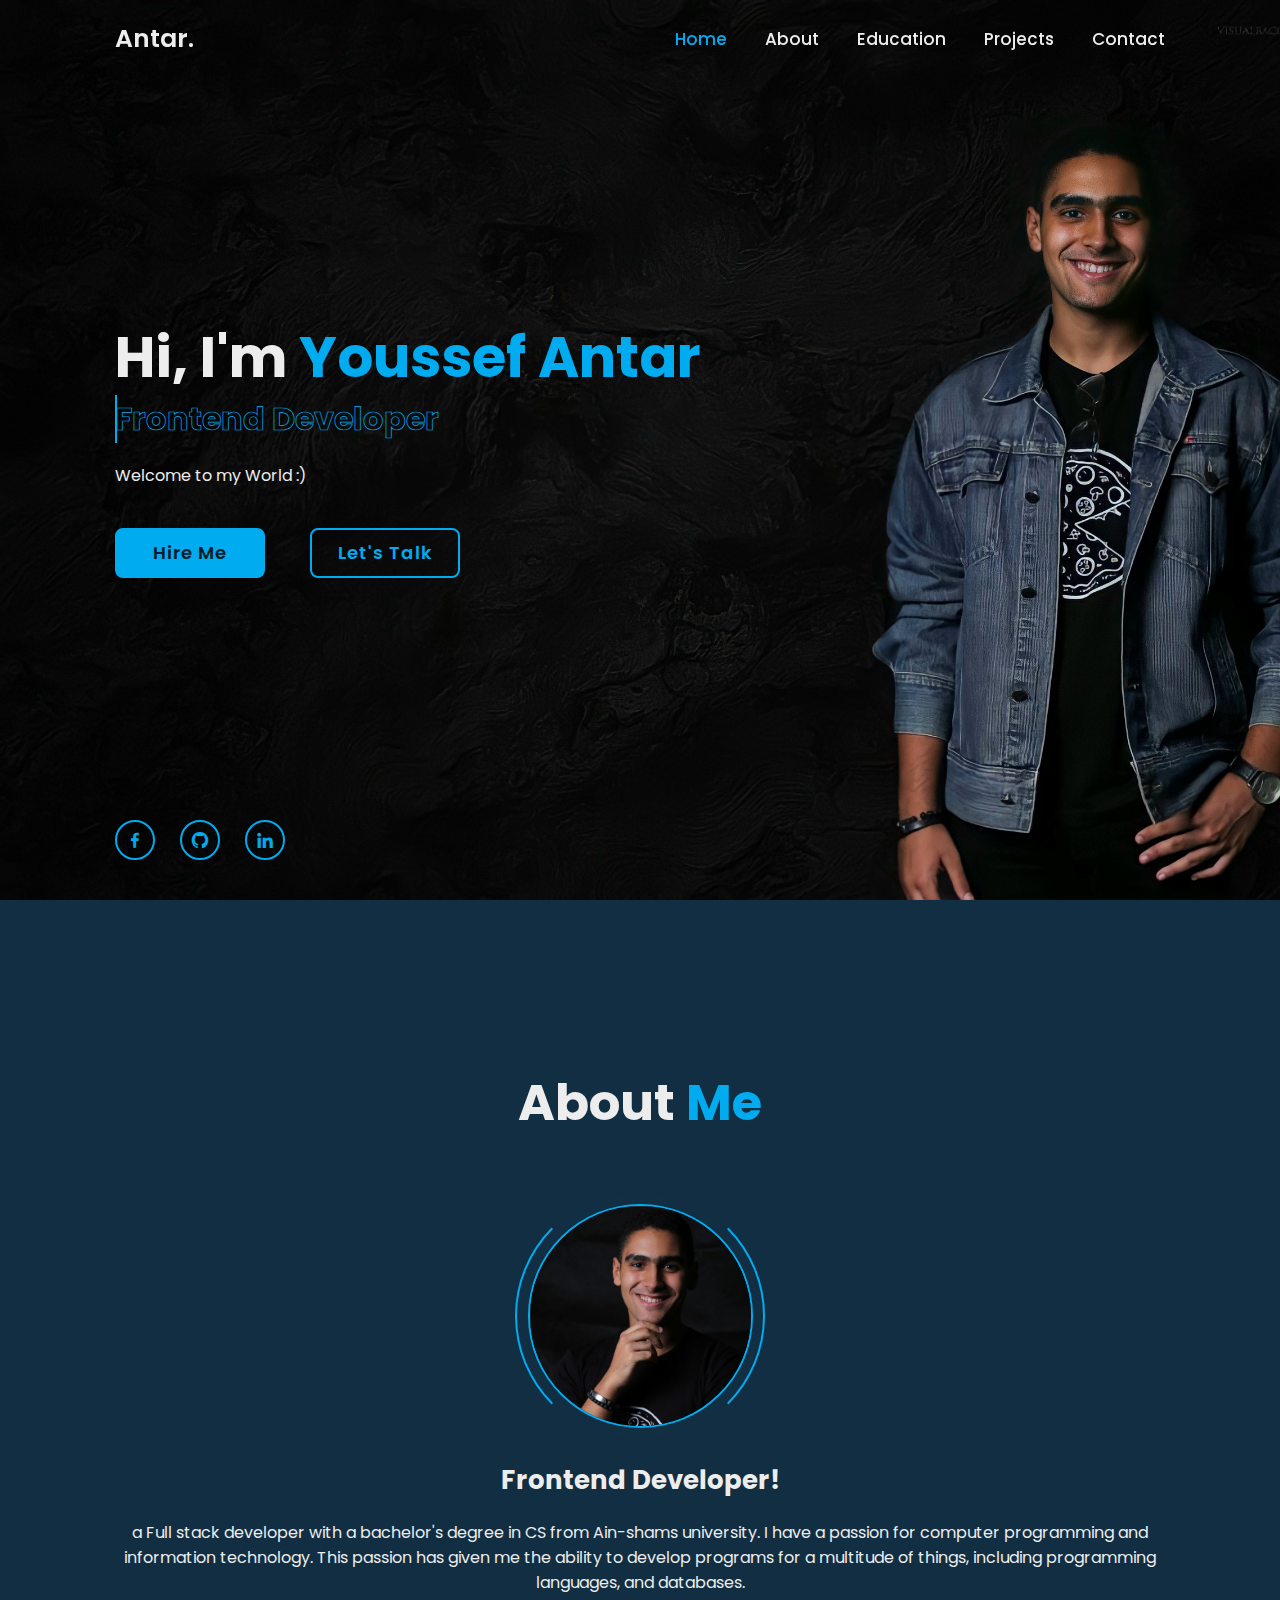
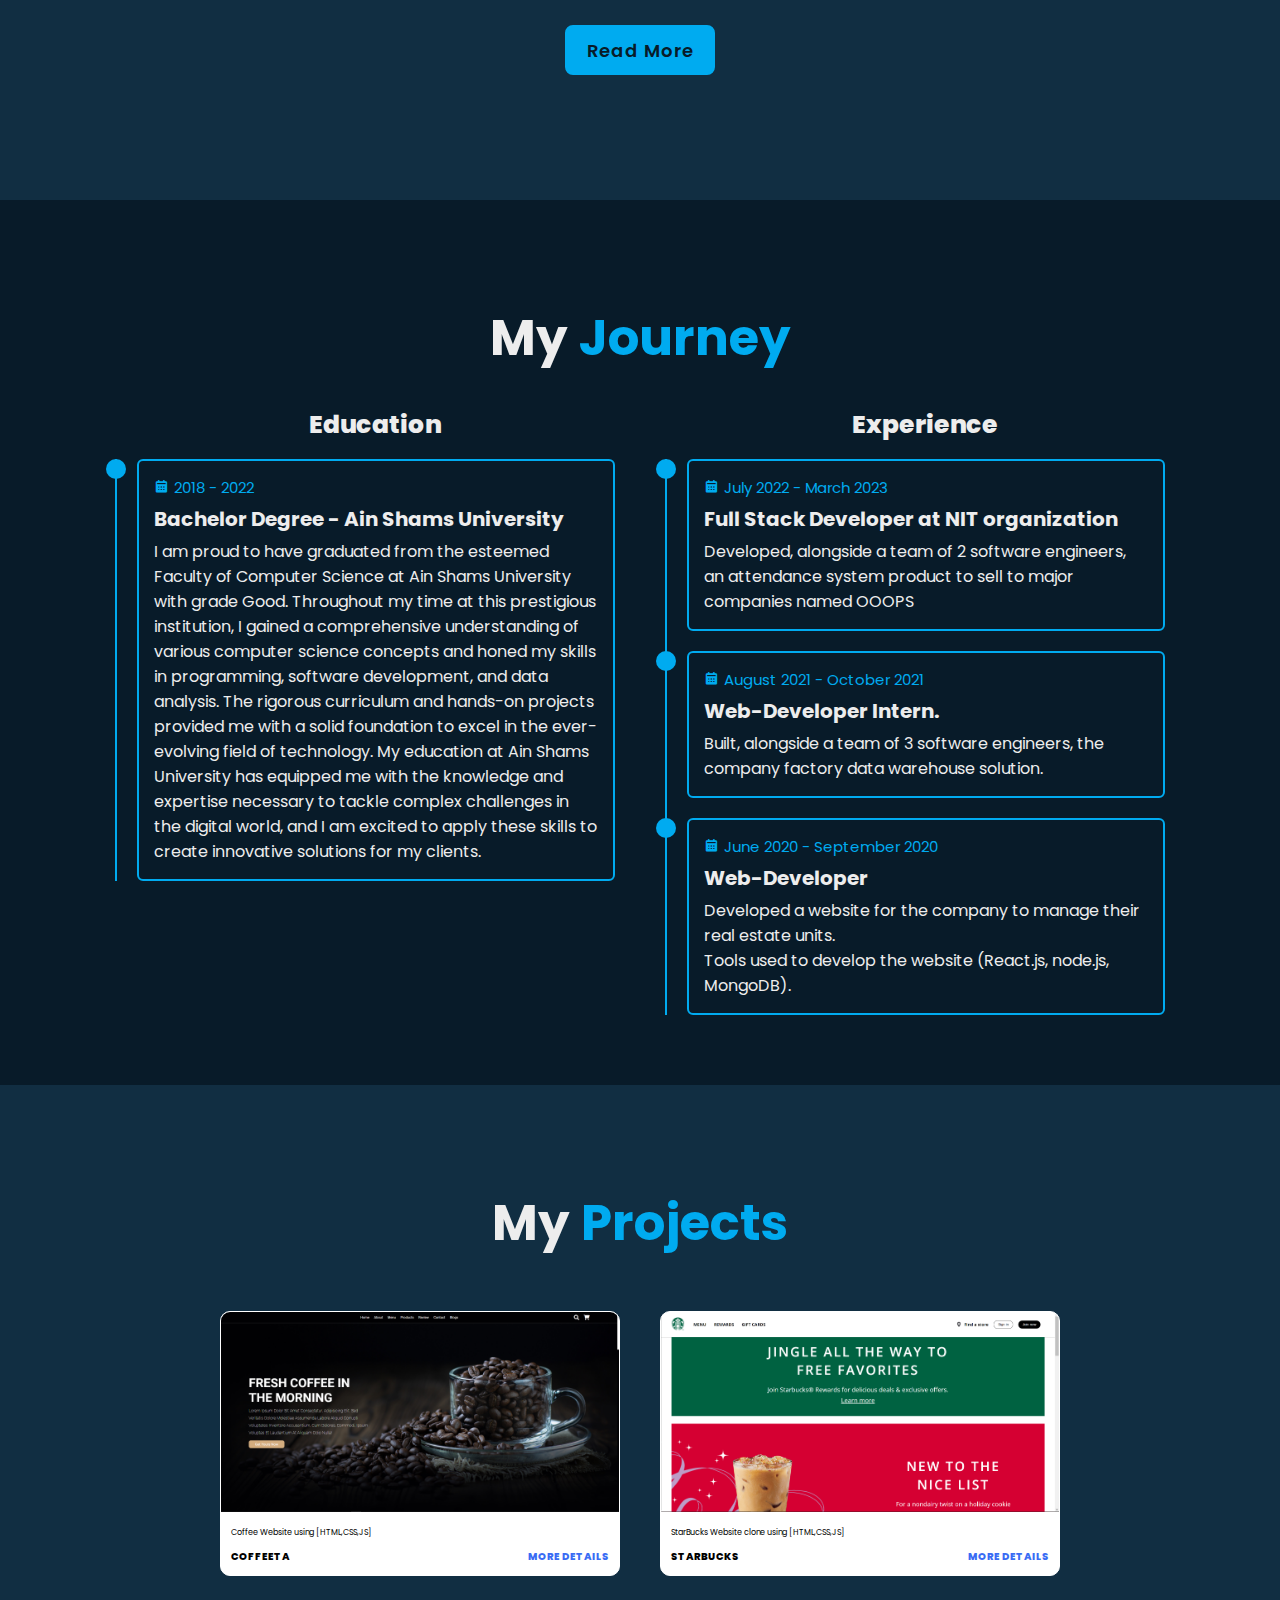
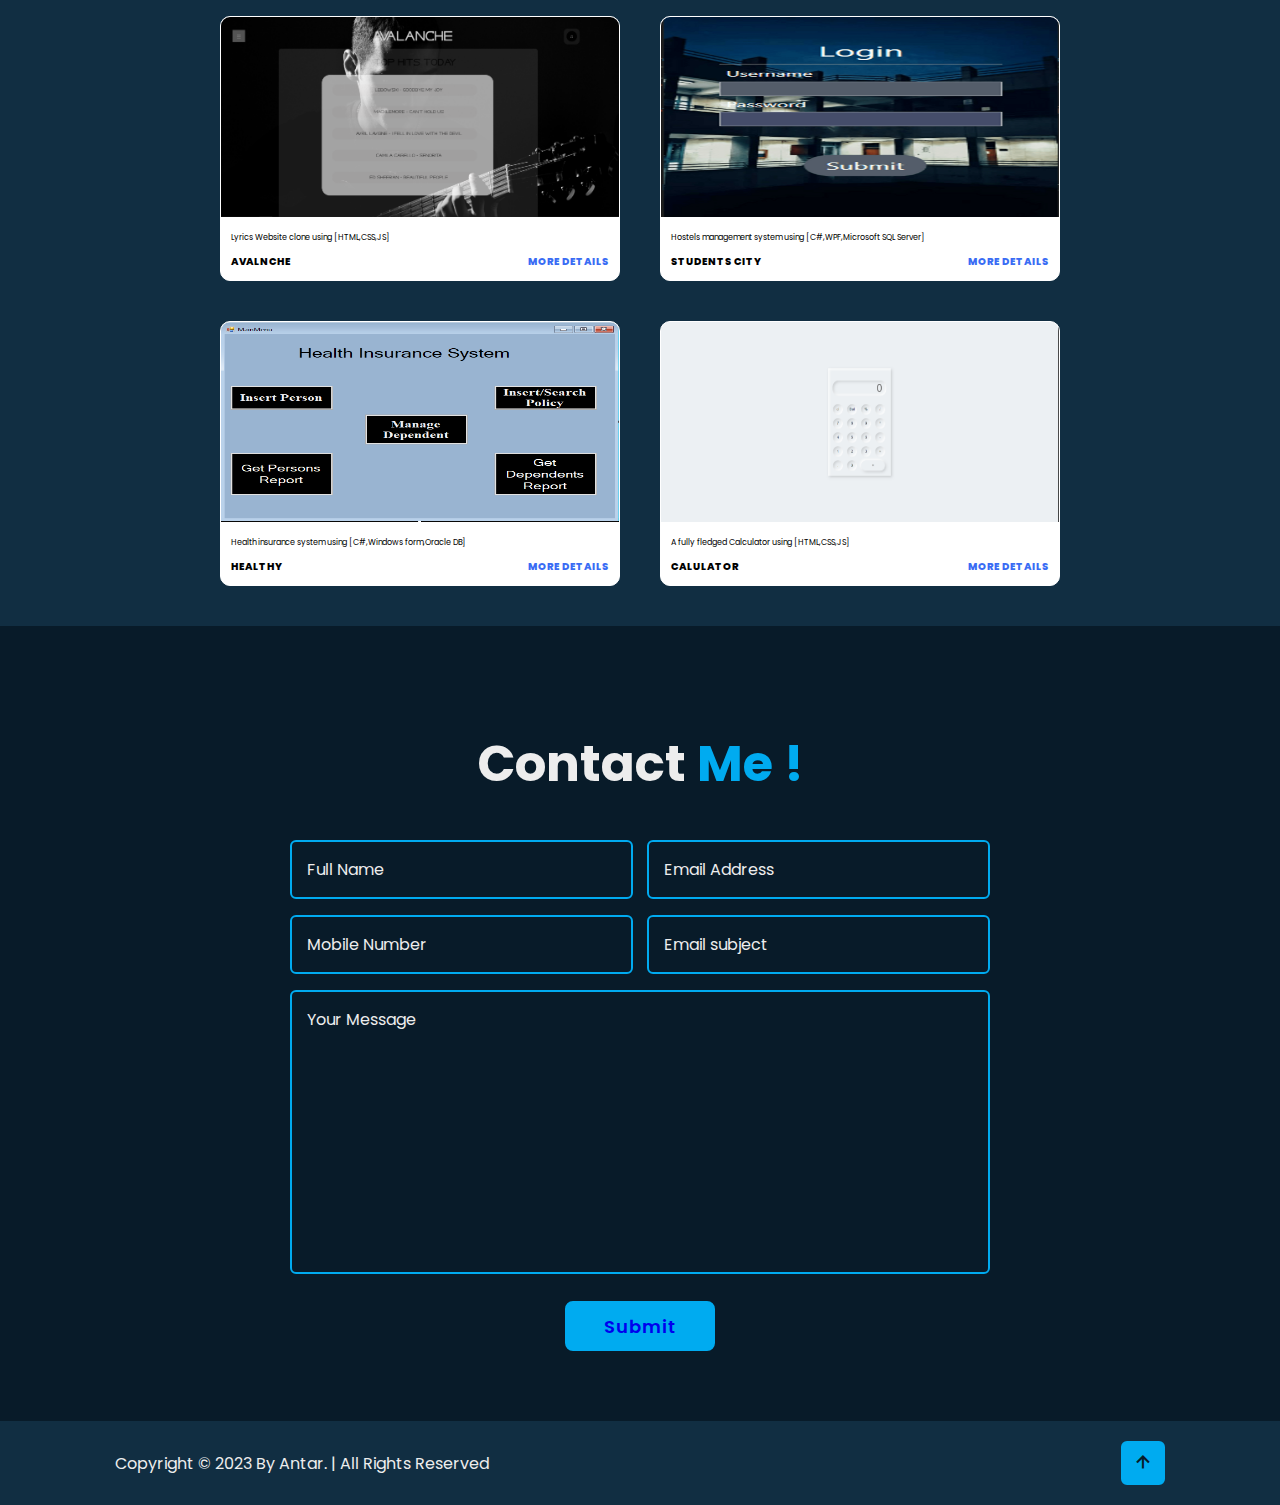
==== commit 45d80261: "Update index.html" ====
--- a/index.html
+++ b/index.html
@@ -238,7 +238,7 @@
         <span class="focus"></span>
       </div>
       <div class="btn-box btns">
-        <button type="submit" value="Submit" class="btn">Submit</button>
+        <button type="submit" value="Submit" class="btn"><a href="/ThankYou.html">Submit</a></button>
       </div>
     </form>
   </section>
@@ -255,4 +255,4 @@
   <script src="js/script.js"></script>
 </body>
 
-</html>+</html>
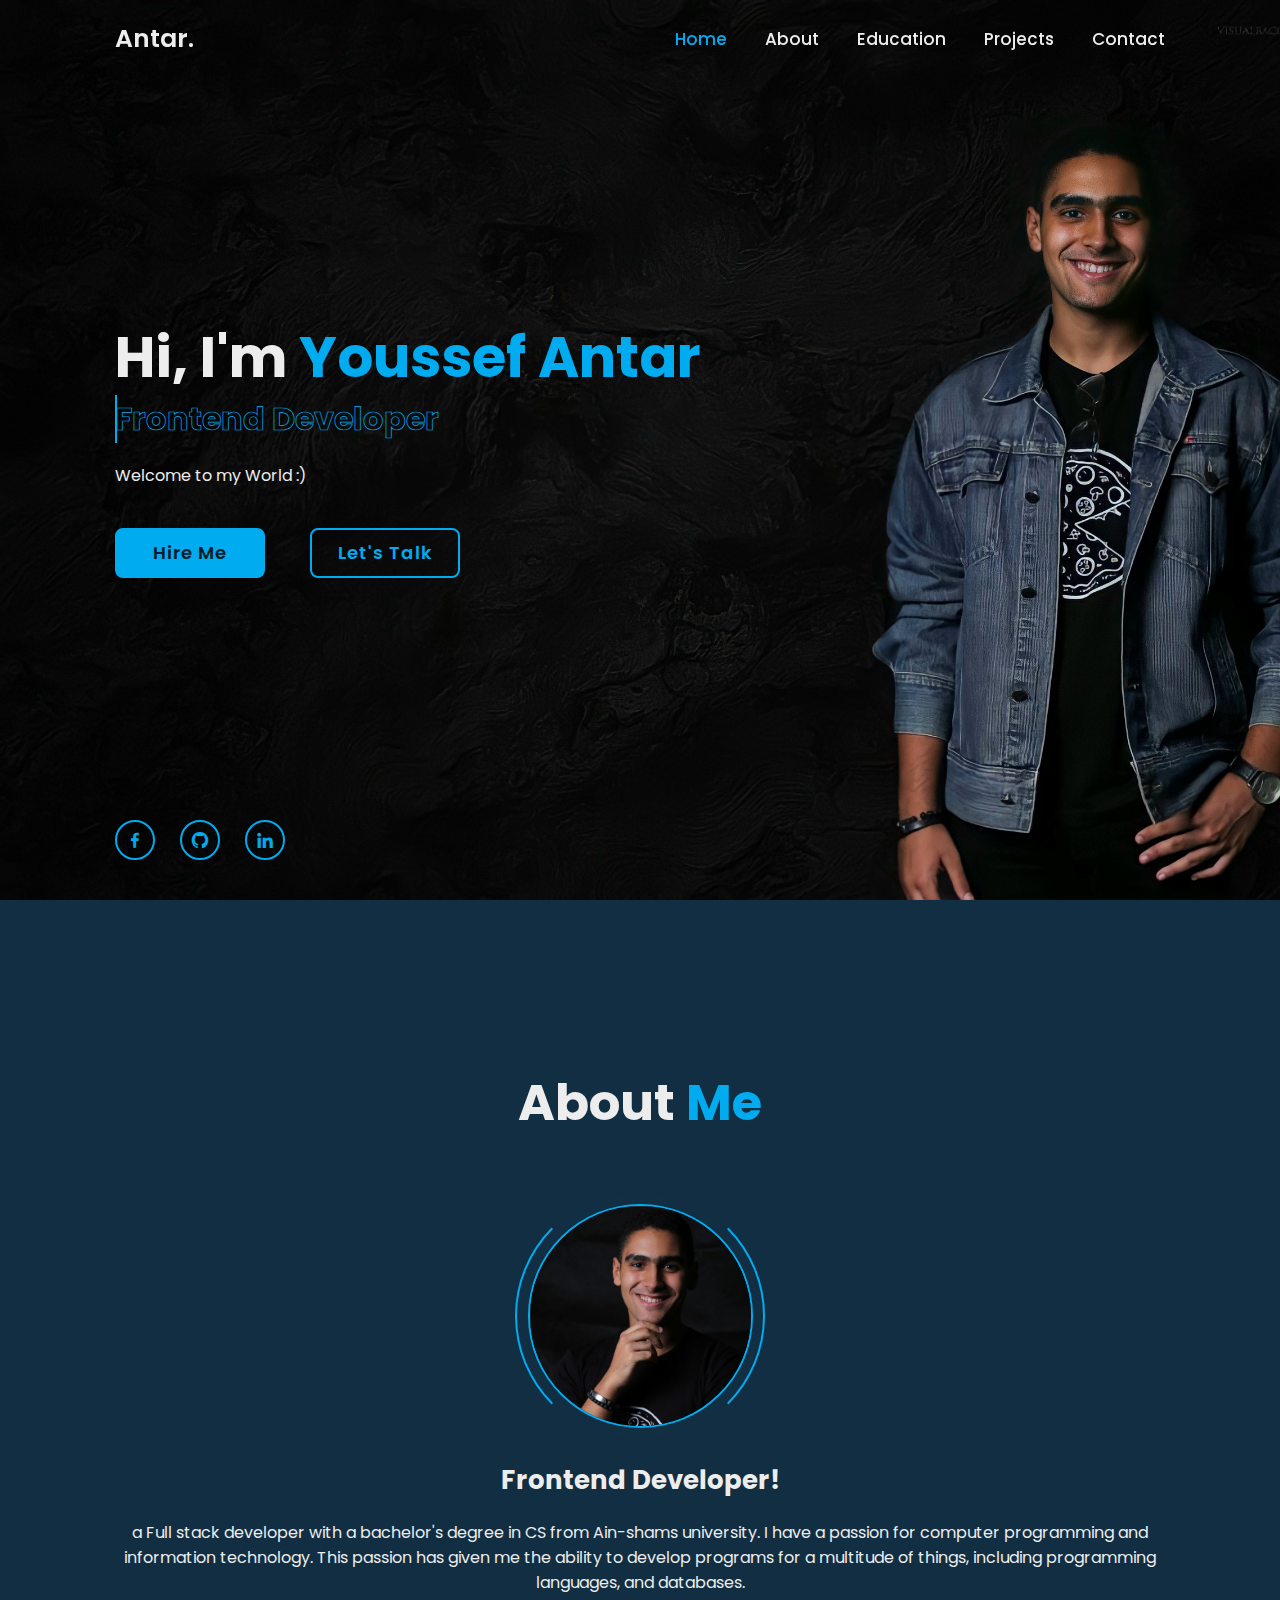
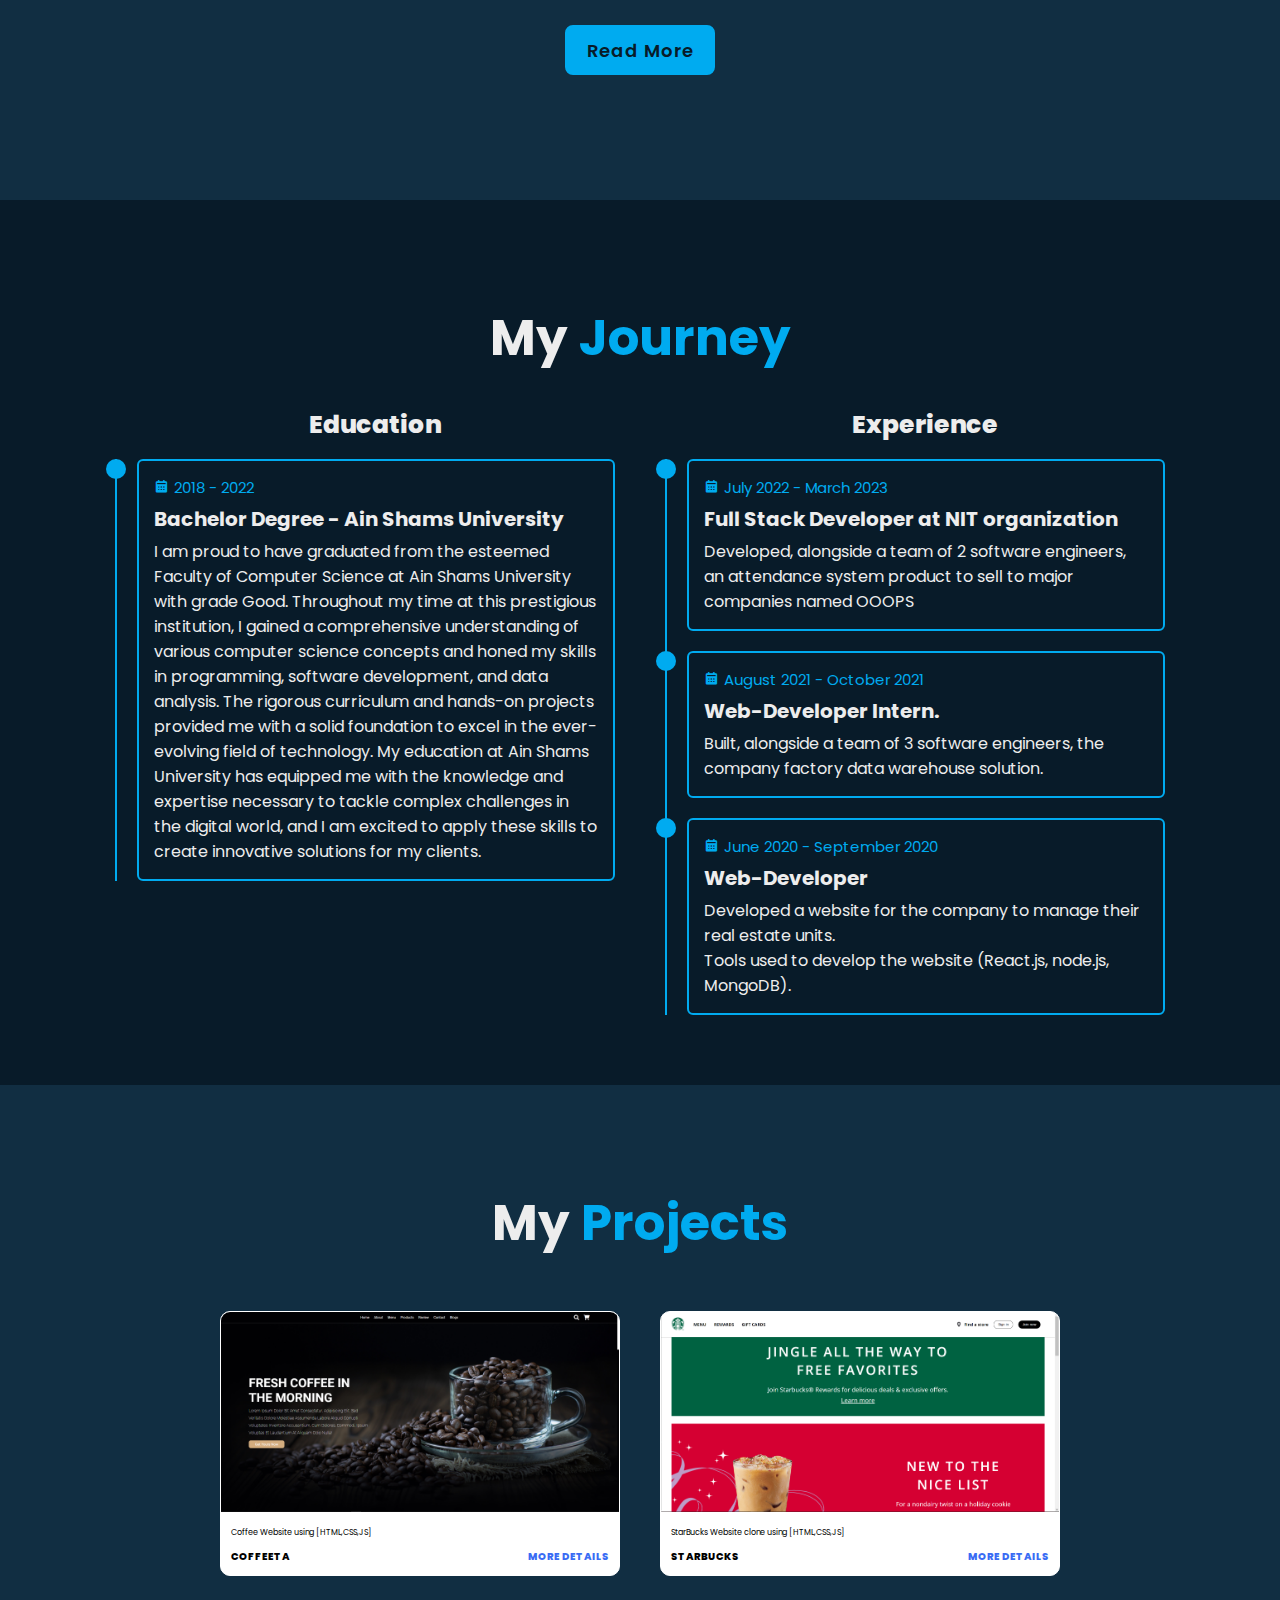
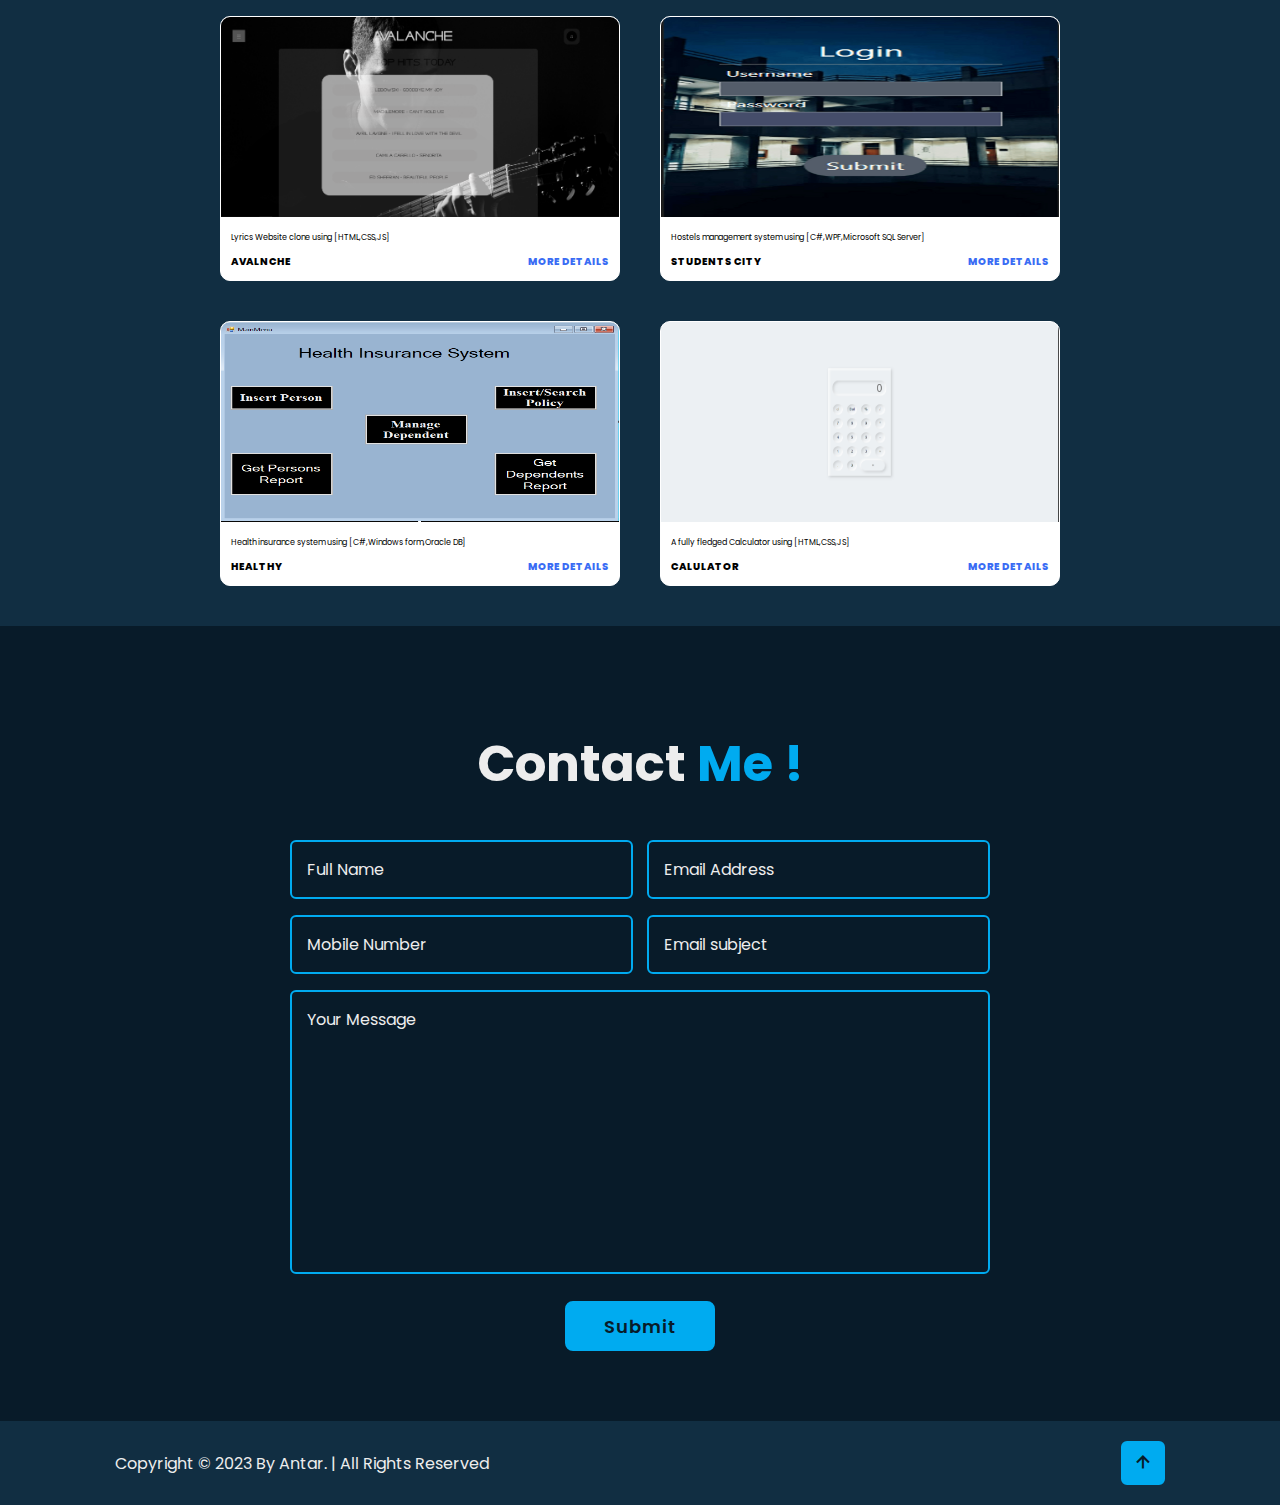
==== commit f29b9c83: "Update index.html" ====
--- a/index.html
+++ b/index.html
@@ -238,7 +238,7 @@
         <span class="focus"></span>
       </div>
       <div class="btn-box btns">
-        <button type="submit" value="Submit" class="btn"><a href="/ThankYou.html">Submit</a></button>
+        <button type="submit" value="Submit" class="btn"><a href="./ThankYou.html">Submit</a></button>
       </div>
     </form>
   </section>
--- a/css/style.css
+++ b/css/style.css
@@ -577,7 +577,12 @@
 .contact form .btn-box.btns .btn {
   cursor: pointer;
 }
-
+.contact form .btn-box.btns .btn a {
+  color: var(--bg-color);
+}
+.contact form .btn-box.btns .btn:hover a {
+  color: var(--main-color);
+}
 /* Footer Design */
 .footer {
   display: flex;
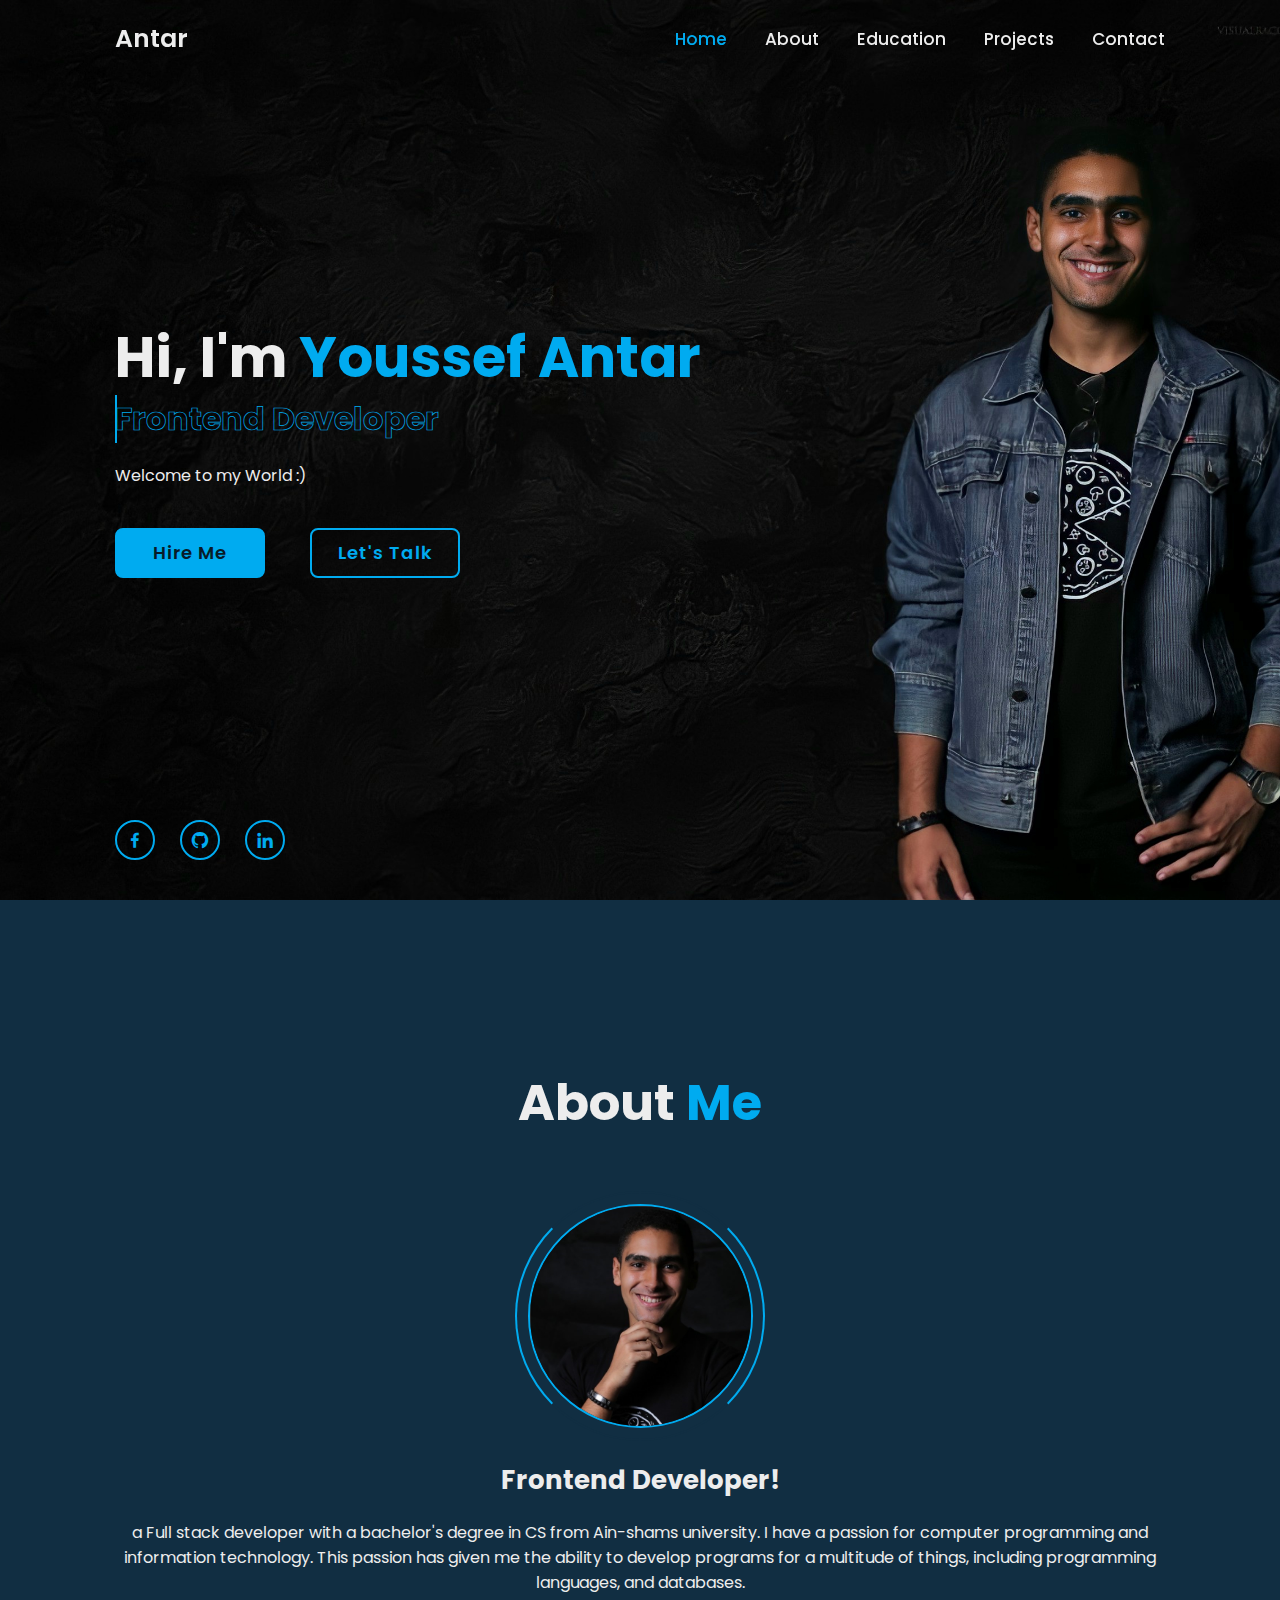
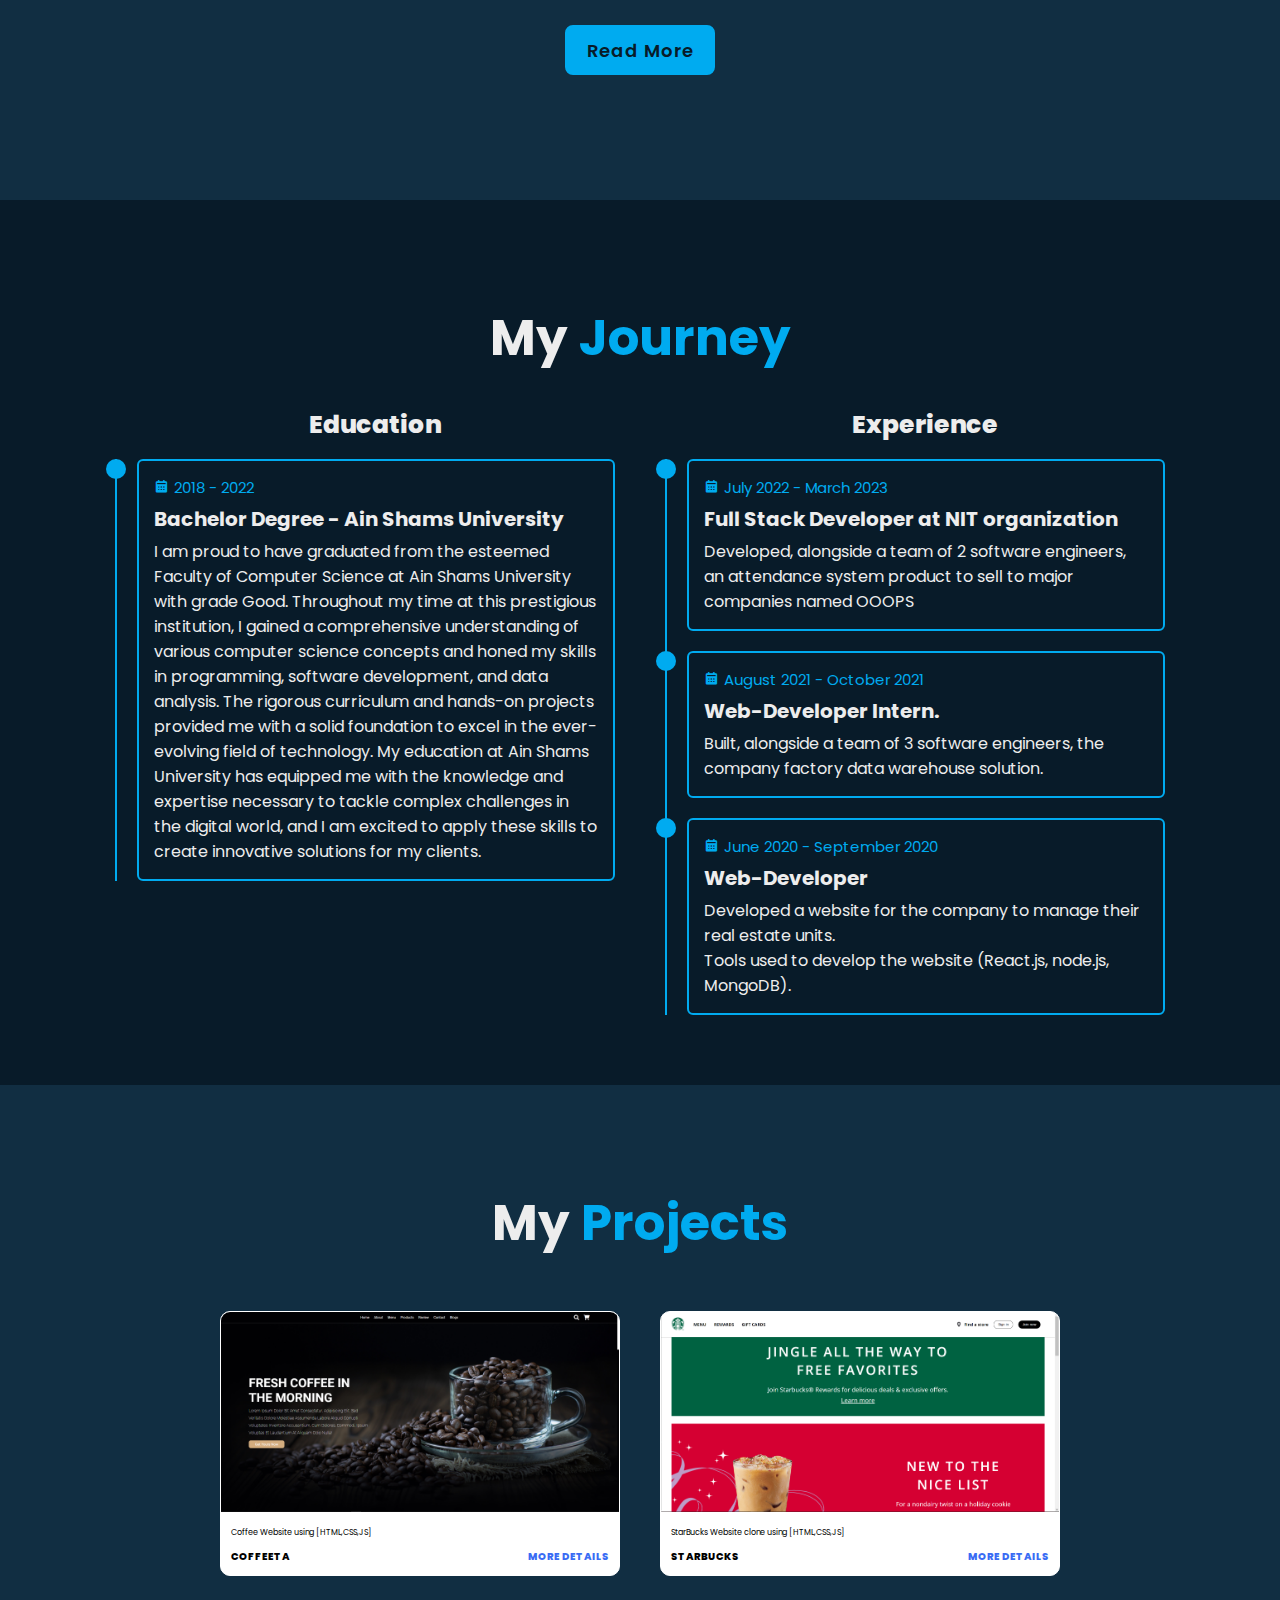
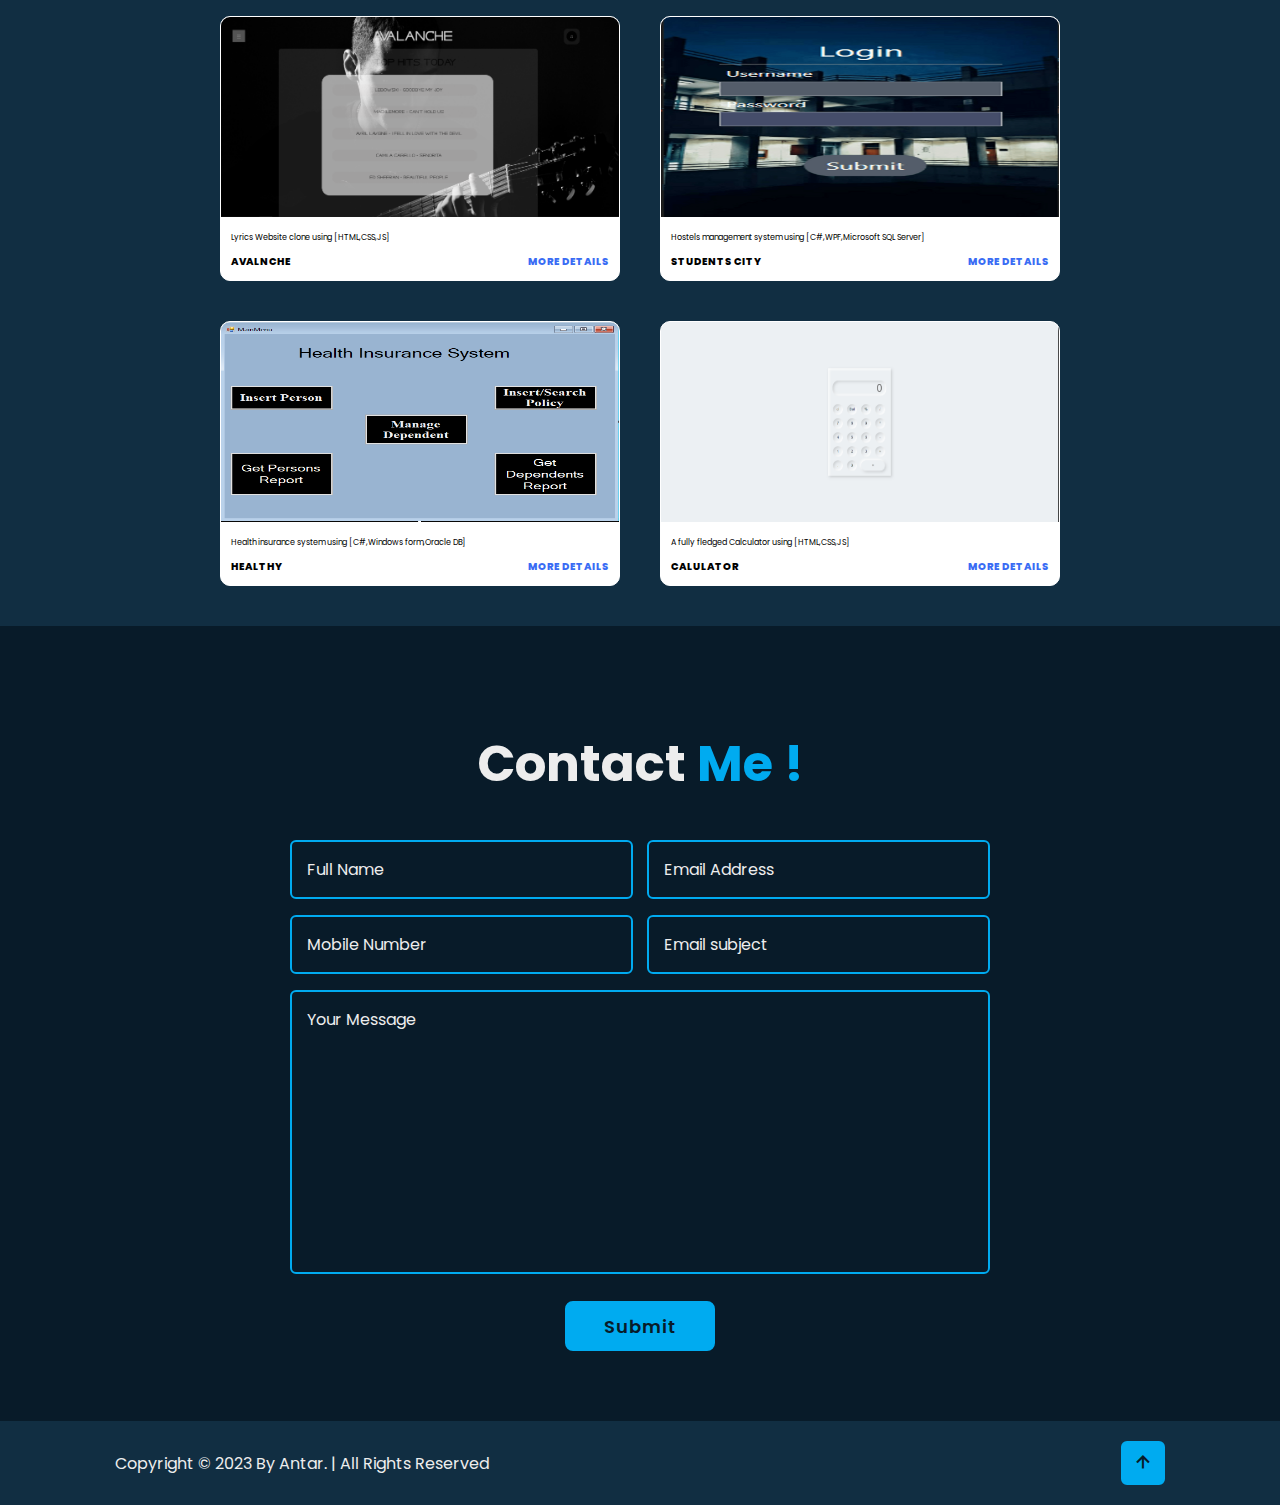
==== commit 2b50580d: "Updates" ====
--- a/index.html
+++ b/index.html
@@ -17,7 +17,7 @@
   <!-- Header Design -->
 
   <header class="header">
-    <a href="#" class="logo">Antar.</a>
+    <a href="#" class="logo">Antar</a>
 
     <div class='bx bx-menu' id="menu-icon"></div>
 
@@ -42,7 +42,7 @@
       <div class="btn-box">
         <a href="https://drive.google.com/file/d/10L1ukaogBBDBgEI-nPYb4ogZ8ADcINJc/view?usp=drive_link" target="_blank"
           class="btn" download="Youssef Aly Antar's Resume Software Engineer">Hire Me</a>
-        <a href="https://api.whatsapp.com/send?phone=01121053405" class="btn">Let's Talk</a>
+        <a href="https://api.whatsapp.com/send?phone=+201121053405" class="btn">Let's Talk</a>
       </div>
     </div>
     <div class="home-sci">
@@ -69,7 +69,7 @@
         multitude
         of things, including programming languages, and databases.</p>
       <div class="btn-box btns">
-        <a href="#" class="btn">Read More</a>
+        <a href="https://www.linkedin.com/in/youssefantar/" class="btn">Read More</a>
       </div>
     </div>
 
@@ -212,7 +212,7 @@
   <section class="contact" id="contact">
     <h2 class="heading">Contact <span>Me !</span></h2>
     <form action="https://formsubmit.co/youssef.antar99@gmail.com" method="POST">
-      <input type="hidden" name="_next" value="https://yourdomain.co/thanks.html">
+      <input type="hidden" name="_next" value="https://youssefanter.github.io/MyPersonalWebsite/ThankYou.html">
       <div class="input-box">
         <div class="input-field">
           <input type="text" placeholder="Full Name" name="name " required>
@@ -238,7 +238,7 @@
         <span class="focus"></span>
       </div>
       <div class="btn-box btns">
-        <button type="submit" value="Submit" class="btn"><a href="./ThankYou.html">Submit</a></button>
+        <button type="submit" value="Submit" class="btn">Submit</button>
       </div>
     </form>
   </section>
@@ -255,4 +255,4 @@
   <script src="js/script.js"></script>
 </body>
 
-</html>
+</html>--- a/css/style.css
+++ b/css/style.css
@@ -652,6 +652,9 @@
   }
   .home {
     padding: 0 4%;
+    background: url("../images/Portfolio-center.jpg") no-repeat;
+    background-size: cover;
+    background-position: center;
   }
   .footer {
     padding: 2rem 4%;
@@ -737,59 +740,57 @@
   html {
     font-size: 50%;
   }
-  .home {
-    background: url("../images/Portfolio-small.jpg") no-repeat;
-    background-size: cover;
-    background-position: center;
-  }
-  .home-content h1 {
-    display: flex;
-    flex-direction: column;
-  }
-  .home-sci {
-    width: 160px;
-  }
-  .home-sci a {
-    width: 38px;
-    height: 38px;
-  }
-  .thanks img {
-    width: 300px;
-  }
-}
-@media (max-width: 462px) {
-  .home-content h1 {
-    font-size: 5.2rem;
-  }
-  .education {
-    padding: 10rem 4% 5rem 5%;
-  }
-  .contact form .input-box .input-field {
-    width: 100%;
-  }
-  .footer {
-    flex-direction: column-reverse;
-  }
-  .footer p {
-    margin-top: 2rem;
-    text-align: center;
-  }
-  .thanks img {
-    width: 300px;
-  }
-}
-
-@media (max-width: 371px) {
-  .home {
-    justify-content: center;
-    background: var(--bg-color);
-  }
   .home-content {
     display: flex;
     align-items: center;
     flex-direction: column;
     text-align: center;
   }
+  .home {
+    justify-content: center;
+    background: var(--bg-color);
+  }
+  .home-content h1 {
+    display: flex;
+    flex-direction: column;
+  }
+  .home-sci {
+    width: 160px;
+  }
+  .home-sci a {
+    width: 38px;
+    height: 38px;
+  }
+  .thanks img {
+    width: 300px;
+  }
+}
+@media (max-width: 462px) {
+  .home {
+    background-color: var(--bg-color);
+  }
+  .home-content h1 {
+    font-size: 5.2rem;
+  }
+  .education {
+    padding: 10rem 4% 5rem 5%;
+  }
+  .contact form .input-box .input-field {
+    width: 100%;
+  }
+  .footer {
+    flex-direction: column-reverse;
+  }
+  .footer p {
+    margin-top: 2rem;
+    text-align: center;
+  }
+  .thanks img {
+    width: 300px;
+  }
+}
+
+@media (max-width: 371px) {
   .home-content {
     font-size: 5rem;
   }
